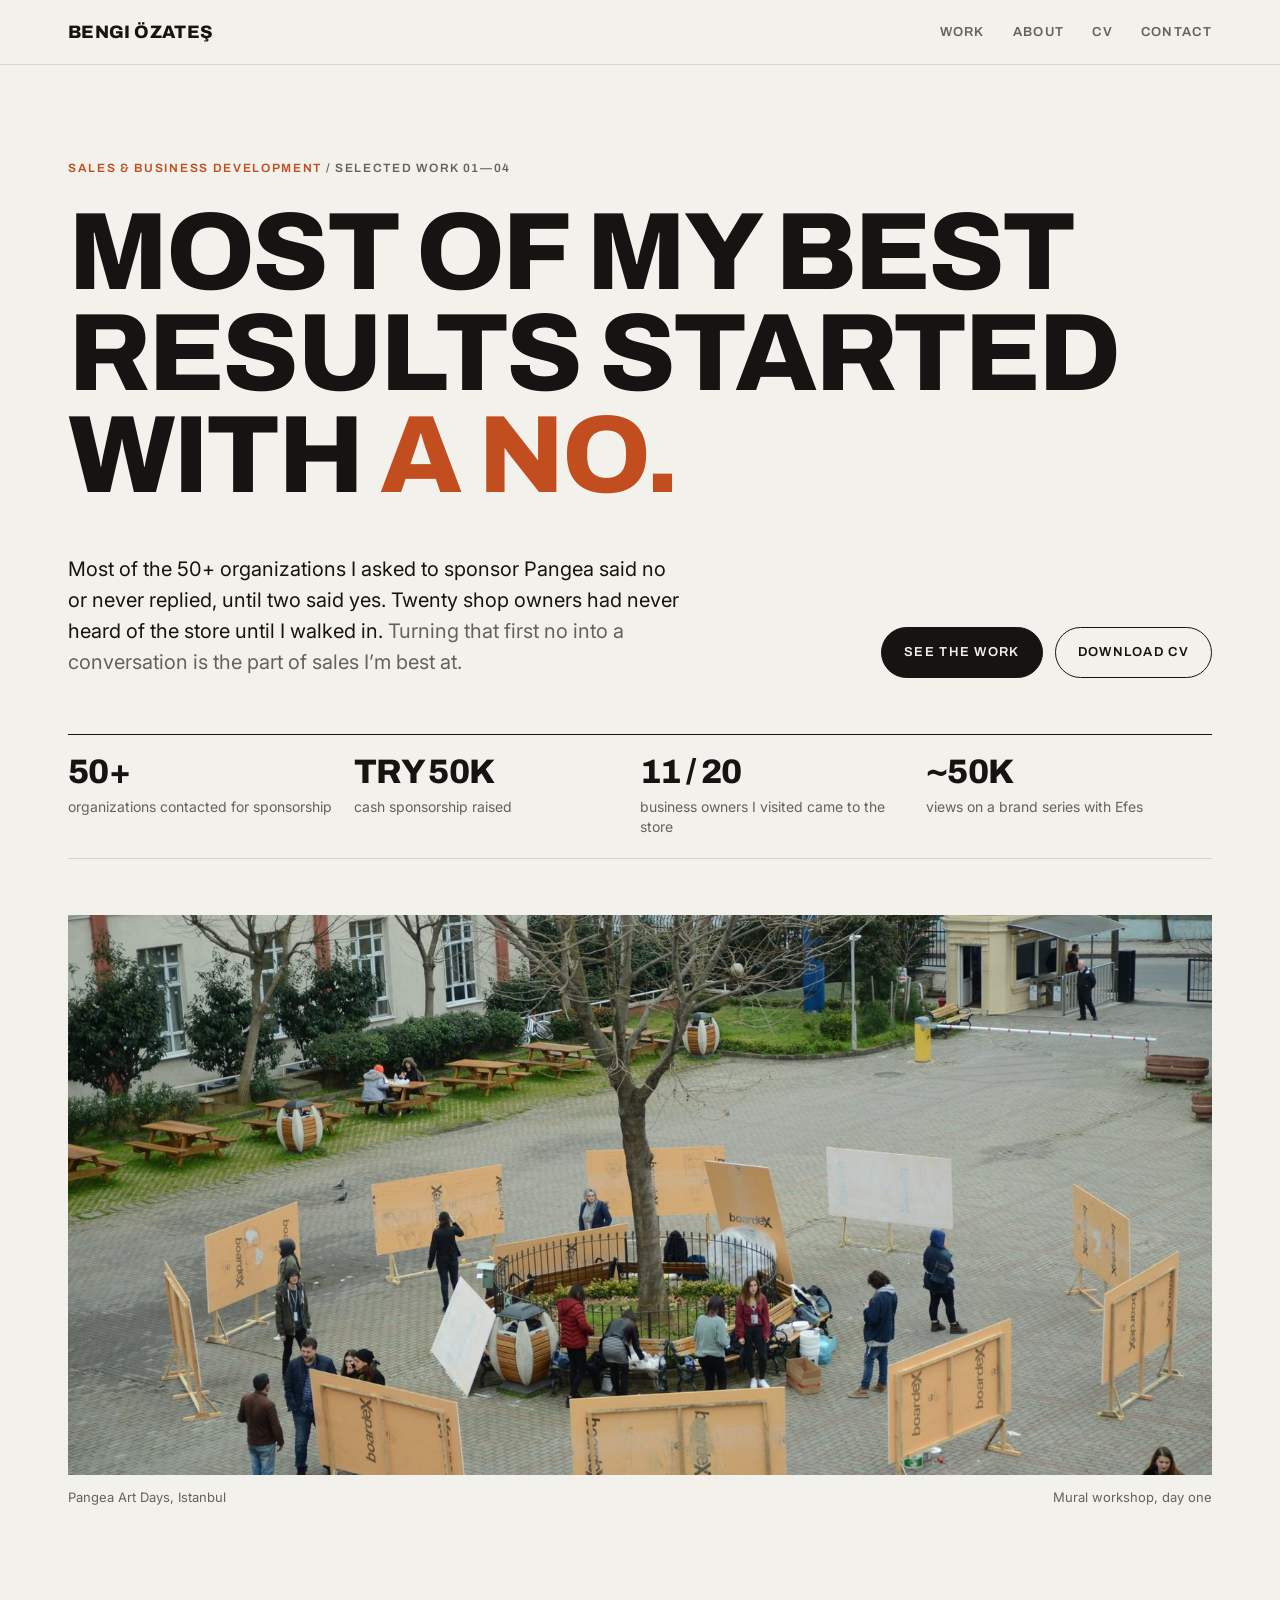
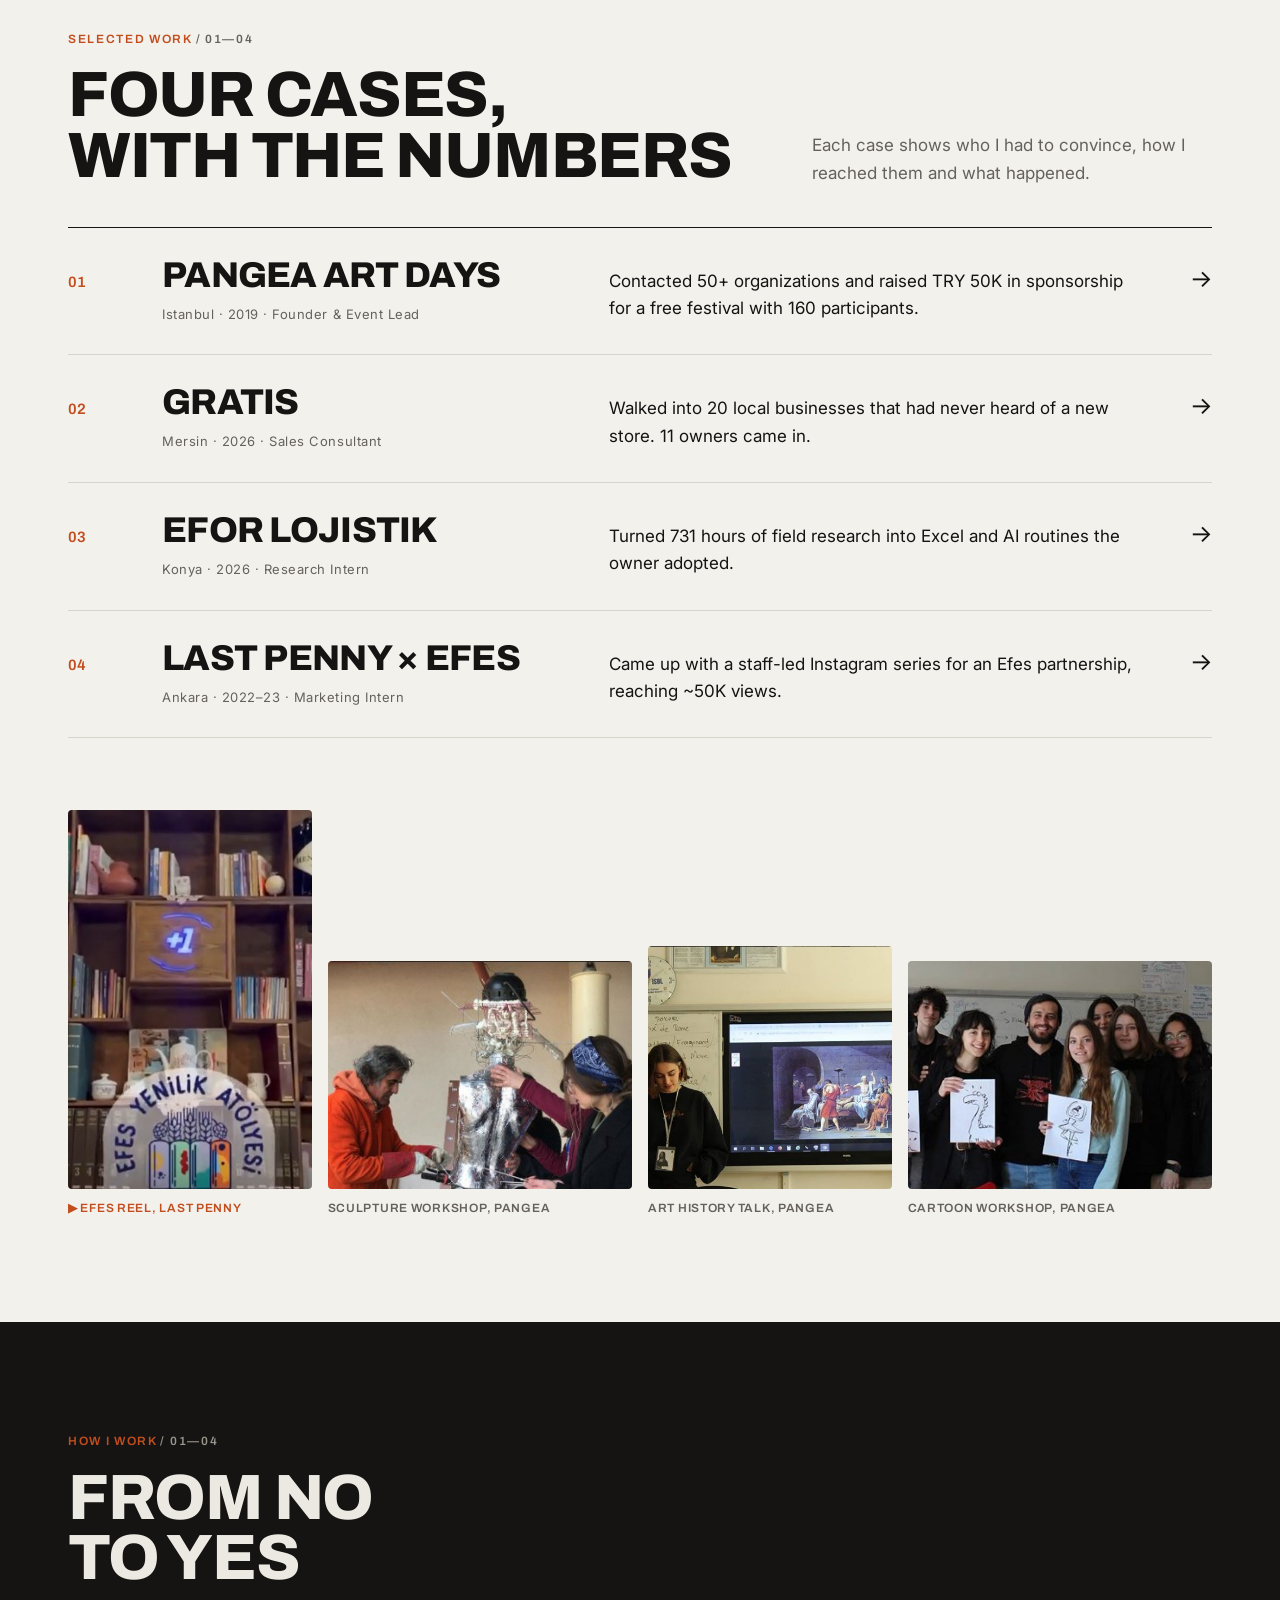
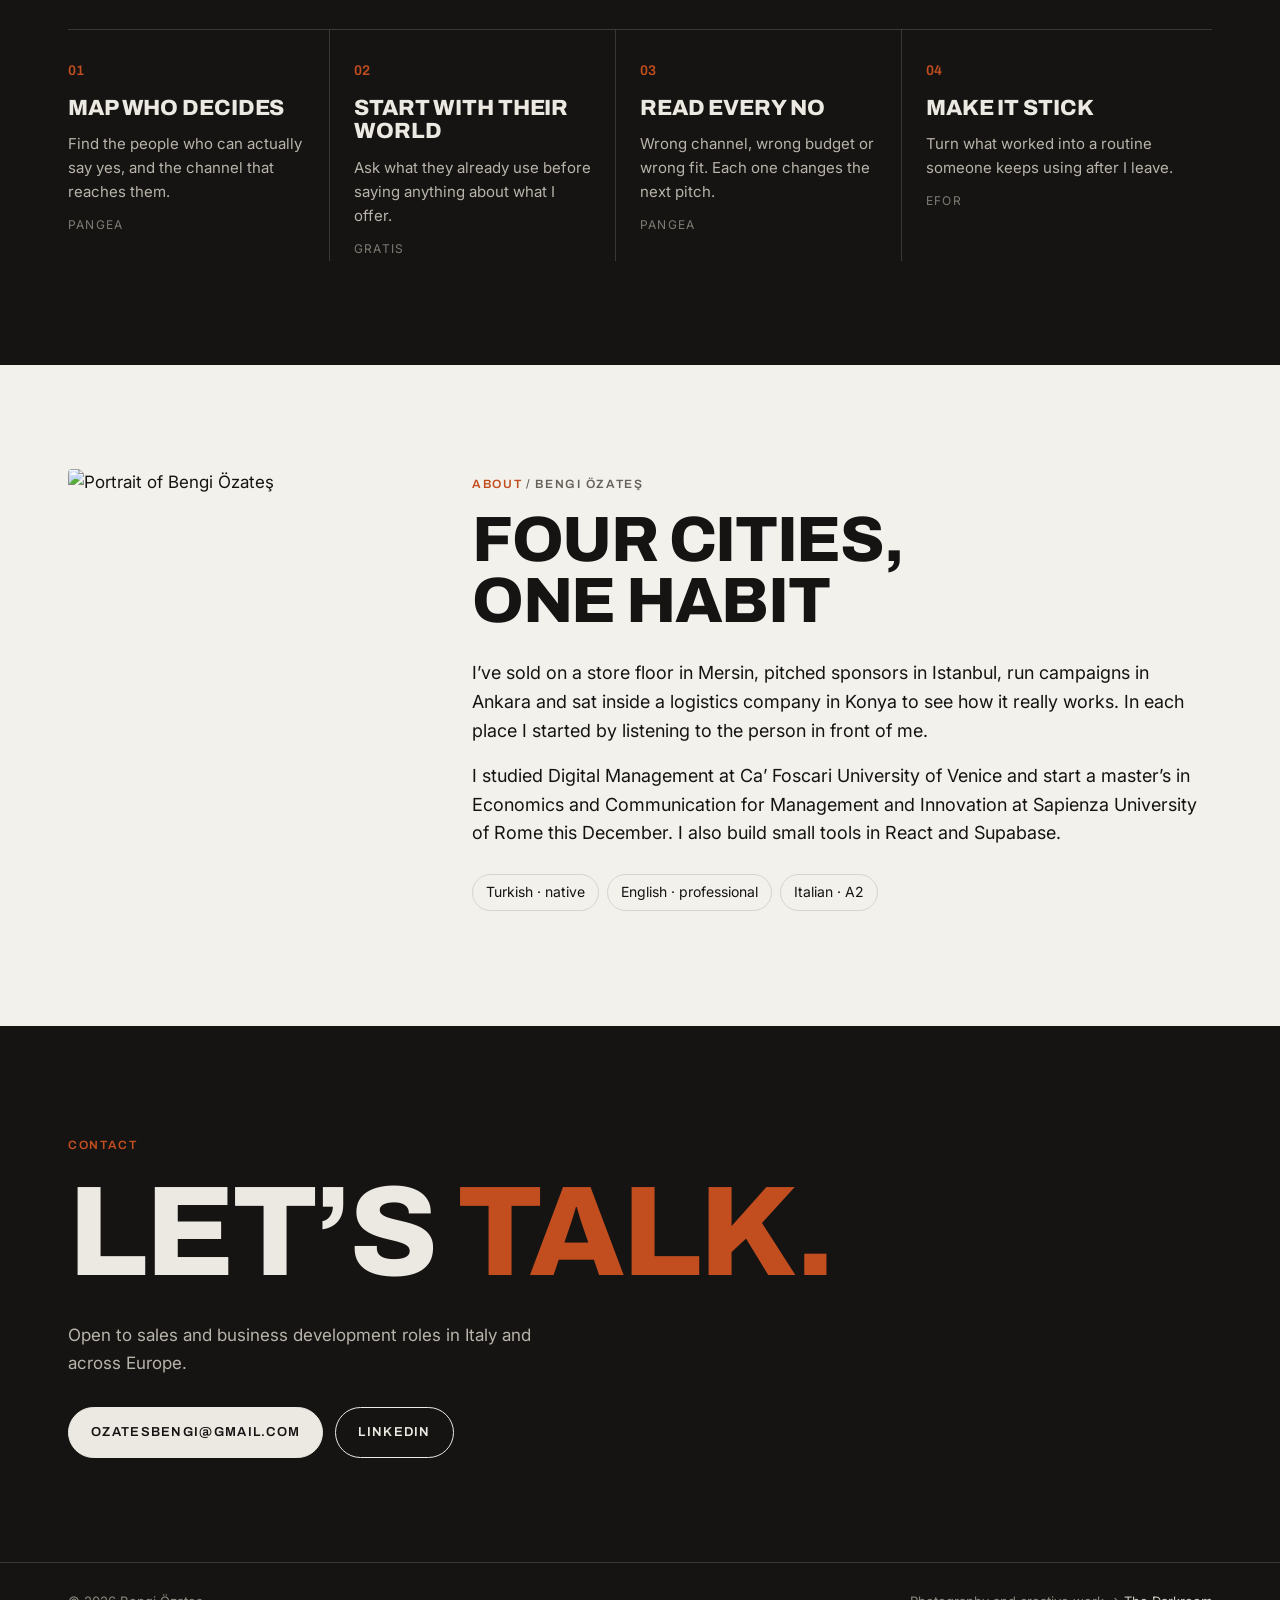
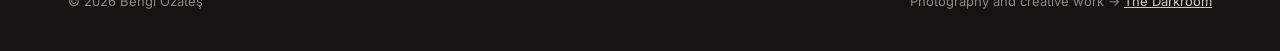
==== index.html @ 10e09d22 "Add files via upload" ====
<!doctype html>
<html lang="en">
<head>
<meta charset="utf-8">
<meta name="viewport" content="width=device-width, initial-scale=1">
<title>Bengi Özateş | Sales &amp; Business Development</title>
<meta name="description" content="Selected work by Bengi Özateş: sponsorship, outreach, retail sales and field research.">
<link rel="preconnect" href="https://fonts.googleapis.com">
<link rel="preconnect" href="https://fonts.gstatic.com" crossorigin>
<link href="https://fonts.googleapis.com/css2?family=Archivo:wght@400;500;600;800&family=Inter:wght@400;500;600&display=swap" rel="stylesheet">
<link rel="stylesheet" href="style.css">
</head>
<body>
<nav>
  <div class="wrap">
    <a class="logo" href="index.html">Bengi Özateş</a>
    <ul>
      <li><a href="index.html#work">Work</a></li>
      <li class="hide"><a href="index.html#about">About</a></li>
      <li><a href="Bengi_Ozates_CV.pdf">CV</a></li>
      <li><a href="index.html#contact">Contact</a></li>
    </ul>
  </div>
</nav>

<header class="hero"><div class="wrap">
  <span class="label"><b>Sales &amp; Business Development</b> / Selected work 01—04</span>
  <h1>Most of my best results started with <span>a no.</span></h1>
  <div class="row">
    <p class="lead">Most of the 50+ organizations I asked to sponsor Pangea said no or never replied, until two said yes. Twenty shop owners had never heard of the store until I walked in. <em>Turning that first no into a conversation is the part of sales I’m best at.</em></p>
    <div class="cta"><a class="btn solid" href="#work">See the work</a><a class="btn" href="Bengi_Ozates_CV.pdf">Download CV</a></div>
  </div>
  <div class="stats">
    <div><b>50+</b><span>organizations contacted for sponsorship</span></div>
    <div><b>TRY 50K</b><span>cash sponsorship raised</span></div>
    <div><b>11 / 20</b><span>business owners I visited came to the store</span></div>
    <div><b>~50K</b><span>views on a brand series with Efes</span></div>
  </div>
</div></header>

<div class="band"><div class="wrap">
  <img src="img/pangea-courtyard.jpg" alt="Mural workshop panels set up in a school courtyard">
  <div class="cap"><span>Pangea Art Days, Istanbul</span><span>Mural workshop, day one</span></div>
</div></div>

<section class="block" id="work"><div class="wrap">
  <div class="head">
    <div><span class="label"><b>Selected work</b> / 01—04</span><h2>Four cases,<br>with the numbers</h2></div>
    <p>Each case shows who I had to convince, how I reached them and what happened.</p>
  </div>
  <div class="list">
    <a class="item" href="pangea.html"><span class="n">01</span><div><h3>Pangea Art Days</h3><span class="meta">Istanbul · 2019 · Founder &amp; Event Lead</span></div><p>Contacted 50+ organizations and raised TRY 50K in sponsorship for a free festival with 160 participants.</p><span class="arrow">→</span></a>
    <a class="item" href="gratis.html"><span class="n">02</span><div><h3>Gratis</h3><span class="meta">Mersin · 2026 · Sales Consultant</span></div><p>Walked into 20 local businesses that had never heard of a new store. 11 owners came in.</p><span class="arrow">→</span></a>
    <a class="item" href="efor.html"><span class="n">03</span><div><h3>Efor Lojistik</h3><span class="meta">Konya · 2026 · Research Intern</span></div><p>Turned 731 hours of field research into Excel and AI routines the owner adopted.</p><span class="arrow">→</span></a>
    <a class="item" href="lastpenny.html"><span class="n">04</span><div><h3>Last Penny × Efes</h3><span class="meta">Ankara · 2022–23 · Marketing Intern</span></div><p>Came up with a staff-led Instagram series for an Efes partnership, reaching ~50K views.</p><span class="arrow">→</span></a>
  </div>
  <div class="gallery">
    <a class="tall" href="https://www.instagram.com/reel/CtelWKPIkeo/" target="_blank" rel="noopener"><figure><img src="img/efes-cover.jpg" alt="Efes Yenilik Atölyesi reel cover"><figcaption>▶ Efes reel, Last Penny</figcaption></figure></a>
    <figure class="wide"><img src="img/pangea-sculpture.jpg" alt="A sculptor working with participants"><figcaption>Sculpture workshop, Pangea</figcaption></figure>
    <figure class="sq"><img src="img/pangea-arthistory.jpg" alt="An art history session"><figcaption>Art history talk, Pangea</figcaption></figure>
    <figure class="wide"><img src="img/pangea-cartoon.jpg" alt="Participants with drawings from the cartoon workshop"><figcaption>Cartoon workshop, Pangea</figcaption></figure>
  </div>
</div></section>

<section class="block dark" id="how"><div class="wrap">
  <div class="head"><div><span class="label"><b>How I work</b> / 01—04</span><h2>From no<br>to yes</h2></div></div>
  <div class="steps">
    <div class="step"><span class="n">01</span><h4>Map who decides</h4><p>Find the people who can actually say yes, and the channel that reaches them.</p><small>Pangea</small></div>
    <div class="step"><span class="n">02</span><h4>Start with their world</h4><p>Ask what they already use before saying anything about what I offer.</p><small>Gratis</small></div>
    <div class="step"><span class="n">03</span><h4>Read every no</h4><p>Wrong channel, wrong budget or wrong fit. Each one changes the next pitch.</p><small>Pangea</small></div>
    <div class="step"><span class="n">04</span><h4>Make it stick</h4><p>Turn what worked into a routine someone keeps using after I leave.</p><small>Efor</small></div>
  </div>
</div></section>

<section class="block about" id="about"><div class="wrap grid">
  <img src="img/bengi.jpg" alt="Portrait of Bengi Özateş">
  <div>
    <span class="label"><b>About</b> / Bengi Özateş</span>
    <h2>Four cities,<br>one habit</h2>
    <p>I’ve sold on a store floor in Mersin, pitched sponsors in Istanbul, run campaigns in Ankara and sat inside a logistics company in Konya to see how it really works. In each place I started by listening to the person in front of me.</p>
    <p>I studied Digital Management at Ca’ Foscari University of Venice and start a master’s in Economics and Communication for Management and Innovation at Sapienza University of Rome this December. I also build small tools in React and Supabase.</p>
    <ul class="chips"><li>Turkish · native</li><li>English · professional</li><li>Italian · A2</li></ul>
  </div>
</div></section>

<section class="block dark contact" id="contact"><div class="wrap">
  <span class="label"><b>Contact</b></span>
  <h2>Let’s <span>talk.</span></h2>
  <p>Open to sales and business development roles in Italy and across Europe.</p>
  <div class="cta" style="justify-content:flex-start">
    <a class="btn solid" href="mailto:ozatesbengi@gmail.com">ozatesbengi@gmail.com</a>
    <a class="btn" href="https://www.linkedin.com/in/bengi-ozates/" target="_blank" rel="noopener">LinkedIn</a>
  </div>
</div></section>
<footer>
  <div class="wrap">
    <span>© 2026 Bengi Özateş</span>
    <span>Photography and creative work → <a href="https://bengiozates.github.io/darkroom/">The Darkroom</a></span>
  </div>
</footer>
</body>
</html>
---- style.css ----
:root{--bg:#f3f1ec;--ink:#151413;--muted:#66625b;--line:#d9d4ca;--accent:#c24e1f;--accent-soft:#f1dfd4;--dark:#151413;--on-dark:#ece9e2;--surface:#fbfaf7;
--display:"Archivo","Arial Narrow",Arial,sans-serif;--sans:"Inter",system-ui,sans-serif}
*{box-sizing:border-box}
html{scroll-behavior:smooth}
body{margin:0;background:var(--bg);color:var(--ink);font-family:var(--sans);font-size:17px;line-height:1.6;-webkit-font-smoothing:antialiased}
a{color:inherit;text-decoration:none}
img{display:block;max-width:100%}
p{margin:0 0 16px}
.wrap{max-width:1200px;margin:0 auto;padding:0 28px}
.narrow{max-width:780px;margin:0 auto;padding:0 28px}
.label{font-family:var(--display);font-size:12px;font-weight:600;letter-spacing:.14em;text-transform:uppercase;color:var(--muted)}
.label b{color:var(--accent);font-weight:600}

nav{border-bottom:1px solid var(--line);background:var(--bg);position:sticky;top:0;z-index:10}
nav .wrap{display:flex;justify-content:space-between;align-items:center;height:64px}
.logo{font-family:var(--display);font-weight:800;font-size:18px;letter-spacing:.02em;text-transform:uppercase}
nav ul{display:flex;gap:28px;list-style:none;margin:0;padding:0;font-family:var(--display);font-size:13px;font-weight:600;letter-spacing:.1em;text-transform:uppercase}
nav ul a{color:var(--muted)} nav ul a:hover{color:var(--ink)}

h1,h2,h3,h4{font-family:var(--display);font-weight:800;text-transform:uppercase;letter-spacing:-.02em;margin:0}
.btn{display:inline-block;padding:14px 22px;border:1.5px solid var(--ink);border-radius:999px;font-family:var(--display);font-weight:600;font-size:13px;letter-spacing:.1em;text-transform:uppercase;transition:opacity .15s}
.btn.solid{background:var(--ink);color:var(--bg)}
.btn:hover{opacity:.8}
.dark .btn{border-color:var(--on-dark)} .dark .btn.solid{background:var(--on-dark);color:var(--dark)}

/* hero */
.hero{padding:88px 0 56px}
.hero h1{font-size:clamp(44px,8.6vw,124px);line-height:.92;letter-spacing:-.025em;margin:22px 0 0}
.hero h1 span{color:var(--accent)}
.hero .row{display:grid;grid-template-columns:1.3fr 1fr;gap:48px;margin-top:48px;align-items:end}
.hero .lead{font-size:20px;line-height:1.55;margin:0;max-width:620px}
.hero .lead em{font-style:normal;color:var(--muted)}
.cta{display:flex;gap:12px;flex-wrap:wrap;justify-content:flex-end}
.stats{display:grid;grid-template-columns:repeat(4,1fr);border-top:1.5px solid var(--ink);border-bottom:1px solid var(--line);margin:56px 0 0}
.stats div{padding:20px 20px 22px 0}
.stats b{font-family:var(--display);font-weight:800;font-size:34px;letter-spacing:-.02em;display:block;line-height:1}
.stats span{font-size:14px;color:var(--muted);display:block;margin-top:8px;line-height:1.4}

.band img{width:100%;height:min(56vw,560px);object-fit:cover;object-position:center 40%}
.cap{display:flex;justify-content:space-between;gap:16px;padding:12px 0;font-size:13px;color:var(--muted)}

section.block{padding:104px 0}
.head{display:flex;justify-content:space-between;align-items:end;gap:24px;flex-wrap:wrap;margin-bottom:40px}
.head p{max-width:400px;color:var(--muted);margin:0}
h2{font-size:clamp(34px,5vw,64px);line-height:.95;margin-top:14px}

.list{border-top:1.5px solid var(--ink)}
.item{display:grid;grid-template-columns:70px 1.1fr 1.4fr 40px;gap:24px;align-items:baseline;padding:30px 0;border-bottom:1px solid var(--line);transition:padding .2s,background .2s}
.item:hover{background:#ebe8e1;padding-left:12px;padding-right:12px}
.item .n{font-family:var(--display);font-weight:600;color:var(--accent);font-size:15px}
.item h3{font-size:clamp(24px,2.8vw,36px);line-height:1}
.item .meta{display:block;font-size:13px;color:var(--muted);margin-top:10px;letter-spacing:.04em}
.item p{margin:0;font-size:17px}
.item .arrow{font-size:24px;text-align:right}

/* gallery */
.gallery{display:grid;grid-template-columns:1fr 1.25fr 1fr 1.25fr;gap:16px;align-items:end;margin-top:72px}
.gallery figure{margin:0}
.gallery img{width:100%;object-fit:cover;border-radius:4px}
.gallery .tall img{aspect-ratio:9/14;object-position:center 85%}
.gallery .wide img{aspect-ratio:4/3}
.gallery .sq img{aspect-ratio:1/1}
.gallery figcaption{font-size:12px;letter-spacing:.06em;text-transform:uppercase;color:var(--muted);margin-top:10px;font-family:var(--display);font-weight:600}
.gallery a figcaption{color:var(--accent)}

/* how */
.dark{background:var(--dark);color:var(--on-dark)}
.dark .label{color:#9a958c}
.steps{display:grid;grid-template-columns:repeat(4,1fr);border-top:1px solid #3a3835;margin-top:8px}
.step{padding:26px 24px 0 0;border-right:1px solid #3a3835;margin-right:24px}
.step:last-child{border-right:0;margin-right:0}
.step .n{font-family:var(--display);color:var(--accent);font-weight:600;font-size:14px}
.step h4{font-size:22px;line-height:1.05;margin:14px 0 12px;letter-spacing:-.005em}
.step p{font-size:15px;color:#b9b4ab;margin:0 0 6px}
.step small{font-size:12px;letter-spacing:.1em;text-transform:uppercase;color:#7f7a72}

/* about */
.about .grid{display:grid;grid-template-columns:340px 1fr;gap:64px;align-items:start}
.about img{width:100%;aspect-ratio:3/4;object-fit:cover;border-radius:4px}
.about h2{margin-bottom:28px}
.about p{font-size:18px}
.chips{display:flex;flex-wrap:wrap;gap:8px;list-style:none;padding:0;margin:26px 0 0}
.chips li{border:1px solid var(--line);padding:6px 13px;border-radius:999px;font-size:14px}

/* contact */
.contact h2{font-size:clamp(48px,10vw,140px);line-height:.9;margin:18px 0 32px}
.contact h2 span{color:var(--accent)}
.contact p{color:#b9b4ab;max-width:520px;margin-bottom:30px}
footer{padding:28px 0 40px;font-size:13px;color:#8d887f;background:var(--dark);border-top:1px solid #3a3835}
footer .wrap{display:flex;justify-content:space-between;gap:16px;flex-wrap:wrap}
footer a{color:#cfcac1;text-decoration:underline}

/* case pages */
.case-hero{padding:64px 0 32px}
.back{display:inline-block;font-family:var(--display);font-size:12px;font-weight:600;letter-spacing:.12em;text-transform:uppercase;color:var(--muted);margin-bottom:40px}
.back:hover{color:var(--ink)}
.case-hero h1{font-size:clamp(36px,5.2vw,68px);line-height:.93;margin:18px 0 26px}
.case-hero .sub{font-size:20px;color:var(--muted);max-width:640px;margin:0 0 36px}
.facts{display:grid;grid-template-columns:repeat(3,1fr);border-top:1.5px solid var(--ink);border-bottom:1px solid var(--line);margin:0}
.facts div{padding:16px 16px 18px 0}
.facts dt{font-family:var(--display);font-size:11px;font-weight:600;letter-spacing:.14em;text-transform:uppercase;color:var(--muted)}
.facts dd{margin:6px 0 0;font-size:15px}
.case-img{margin:48px 0 0}
.case-img img{width:100%;max-height:620px;object-fit:cover;border-radius:4px}
.case-body{padding:24px 0 72px}
.case-body h3{font-size:13px;letter-spacing:.14em;color:var(--accent);margin:56px 0 16px}
.tags{display:flex;flex-wrap:wrap;gap:8px;margin:24px 0 0;padding:0;list-style:none}
.tags li{font-size:13px;border:1px solid var(--line);padding:5px 12px;border-radius:999px;color:var(--muted)}
.funnel{list-style:none;margin:8px 0 0;padding:0;counter-reset:f;border-top:1.5px solid var(--ink)}
.funnel li{position:relative;padding:20px 0 20px 64px;border-bottom:1px solid var(--line)}
.funnel li::before{counter-increment:f;content:"0" counter(f);position:absolute;left:0;top:20px;font-family:var(--display);font-weight:600;color:var(--accent);font-size:15px}
.funnel strong{display:block;font-family:var(--display);font-weight:800;text-transform:uppercase;font-size:19px;letter-spacing:-.01em;margin-bottom:4px}
.funnel span{color:var(--muted);font-size:15px}
.funnel li.win{background:var(--accent-soft);padding-left:64px;margin:0 -16px;padding-right:16px}
.funnel li.win::before{left:16px}
.result{display:grid;grid-template-columns:repeat(3,1fr);border-top:1.5px solid var(--ink);margin:8px 0 0}
.result.two{grid-template-columns:1fr 1fr}
.result div{padding:18px 18px 20px 0;border-bottom:1px solid var(--line)}
.result b{display:block;font-family:var(--display);font-weight:800;font-size:38px;letter-spacing:-.02em;line-height:1}
.result span{font-size:14px;color:var(--muted);display:block;margin-top:8px}
.grid3{display:grid;grid-template-columns:repeat(3,1fr);gap:12px;margin:32px 0 0}
.grid3 img{border-radius:4px;aspect-ratio:4/3;object-fit:cover;width:100%}
.quote{margin:64px 0 0;font-family:var(--display);font-weight:800;text-transform:uppercase;font-size:clamp(24px,3.2vw,36px);line-height:1.08;letter-spacing:-.015em}
.reel{display:block;max-width:300px;position:relative;margin:32px 0 0}
.reel img{border-radius:4px;width:100%}
.reel .play{position:absolute;left:12px;right:12px;top:12px;background:rgba(21,20,19,.88);color:#fff;font-family:var(--display);font-weight:600;font-size:12px;letter-spacing:.1em;text-transform:uppercase;padding:10px 12px;border-radius:999px;text-align:center}
.next{border-top:1px solid var(--line);padding:56px 0 80px}
.next .row{display:grid;grid-template-columns:repeat(3,1fr);border-top:1.5px solid var(--ink);margin-top:18px}
.next a{display:block;padding:20px 16px 22px 0;border-bottom:1px solid var(--line)}
.next a:hover strong{color:var(--accent)}
.next small{display:block;font-size:13px;color:var(--muted);margin-bottom:6px}
.next strong{font-family:var(--display);font-weight:800;text-transform:uppercase;font-size:22px;letter-spacing:-.01em}

@media (max-width:820px){
  body{font-size:16px}
  .wrap,.narrow{padding:0 16px}
  nav ul{gap:16px} nav ul .hide{display:none}
  .hero{padding:52px 0 40px}
  .hero .row{grid-template-columns:1fr;gap:28px}
  .cta{justify-content:flex-start}
  .stats{grid-template-columns:1fr 1fr}
  section.block{padding:64px 0}
  .item{grid-template-columns:40px 1fr;gap:8px 14px;padding:24px 0}
  .item p{grid-column:2}
  .item .arrow{display:none}
  .gallery{grid-template-columns:1fr 1fr;margin-top:48px}
  .steps{grid-template-columns:1fr}
  .step{border-right:0;margin-right:0;border-bottom:1px solid #3a3835;padding-bottom:24px}
  .about .grid{grid-template-columns:1fr;gap:32px}
  .about img{max-width:260px}
  .case-hero{padding:40px 0 24px}
  .facts,.result,.result.two,.next .row{grid-template-columns:1fr}
  .grid3{grid-template-columns:1fr 1fr}
  .grid3 img:last-child{grid-column:span 2;aspect-ratio:16/9}
  .funnel li.win{margin:0 -8px;padding-right:8px}
}
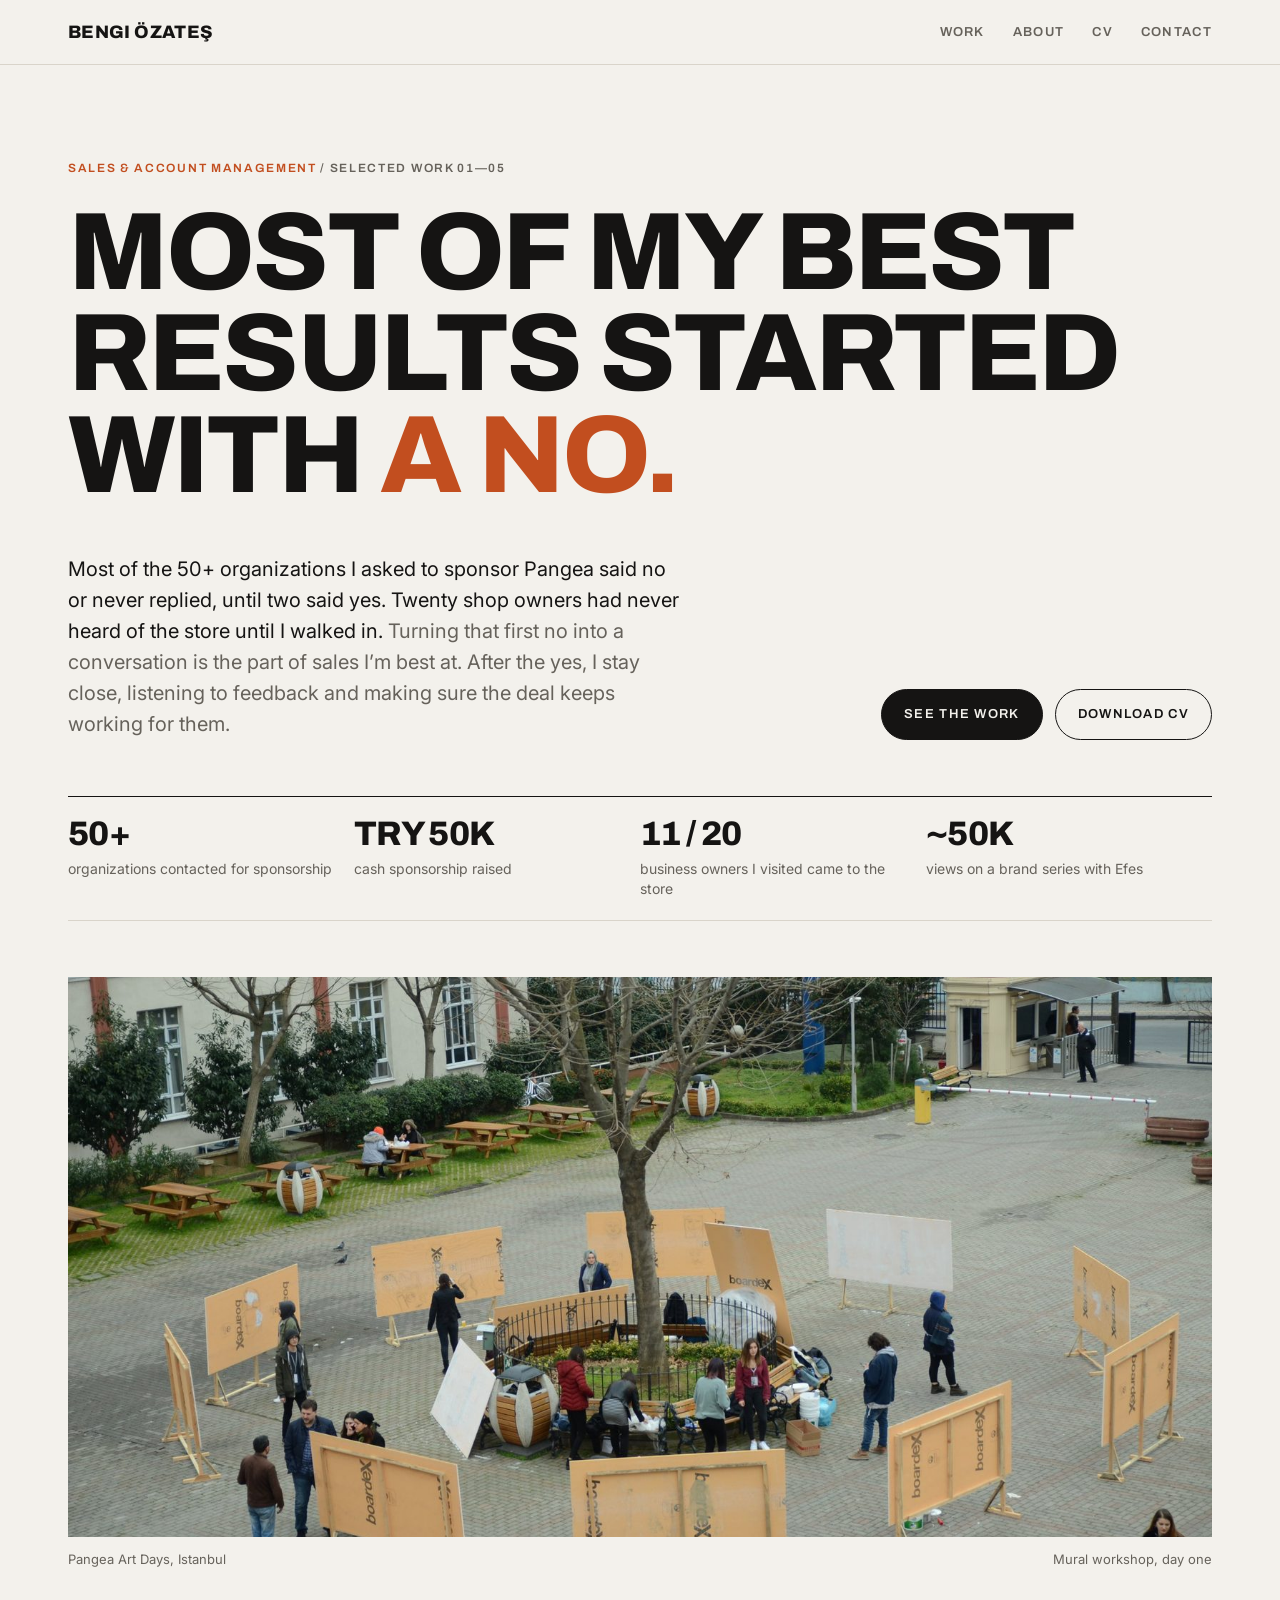
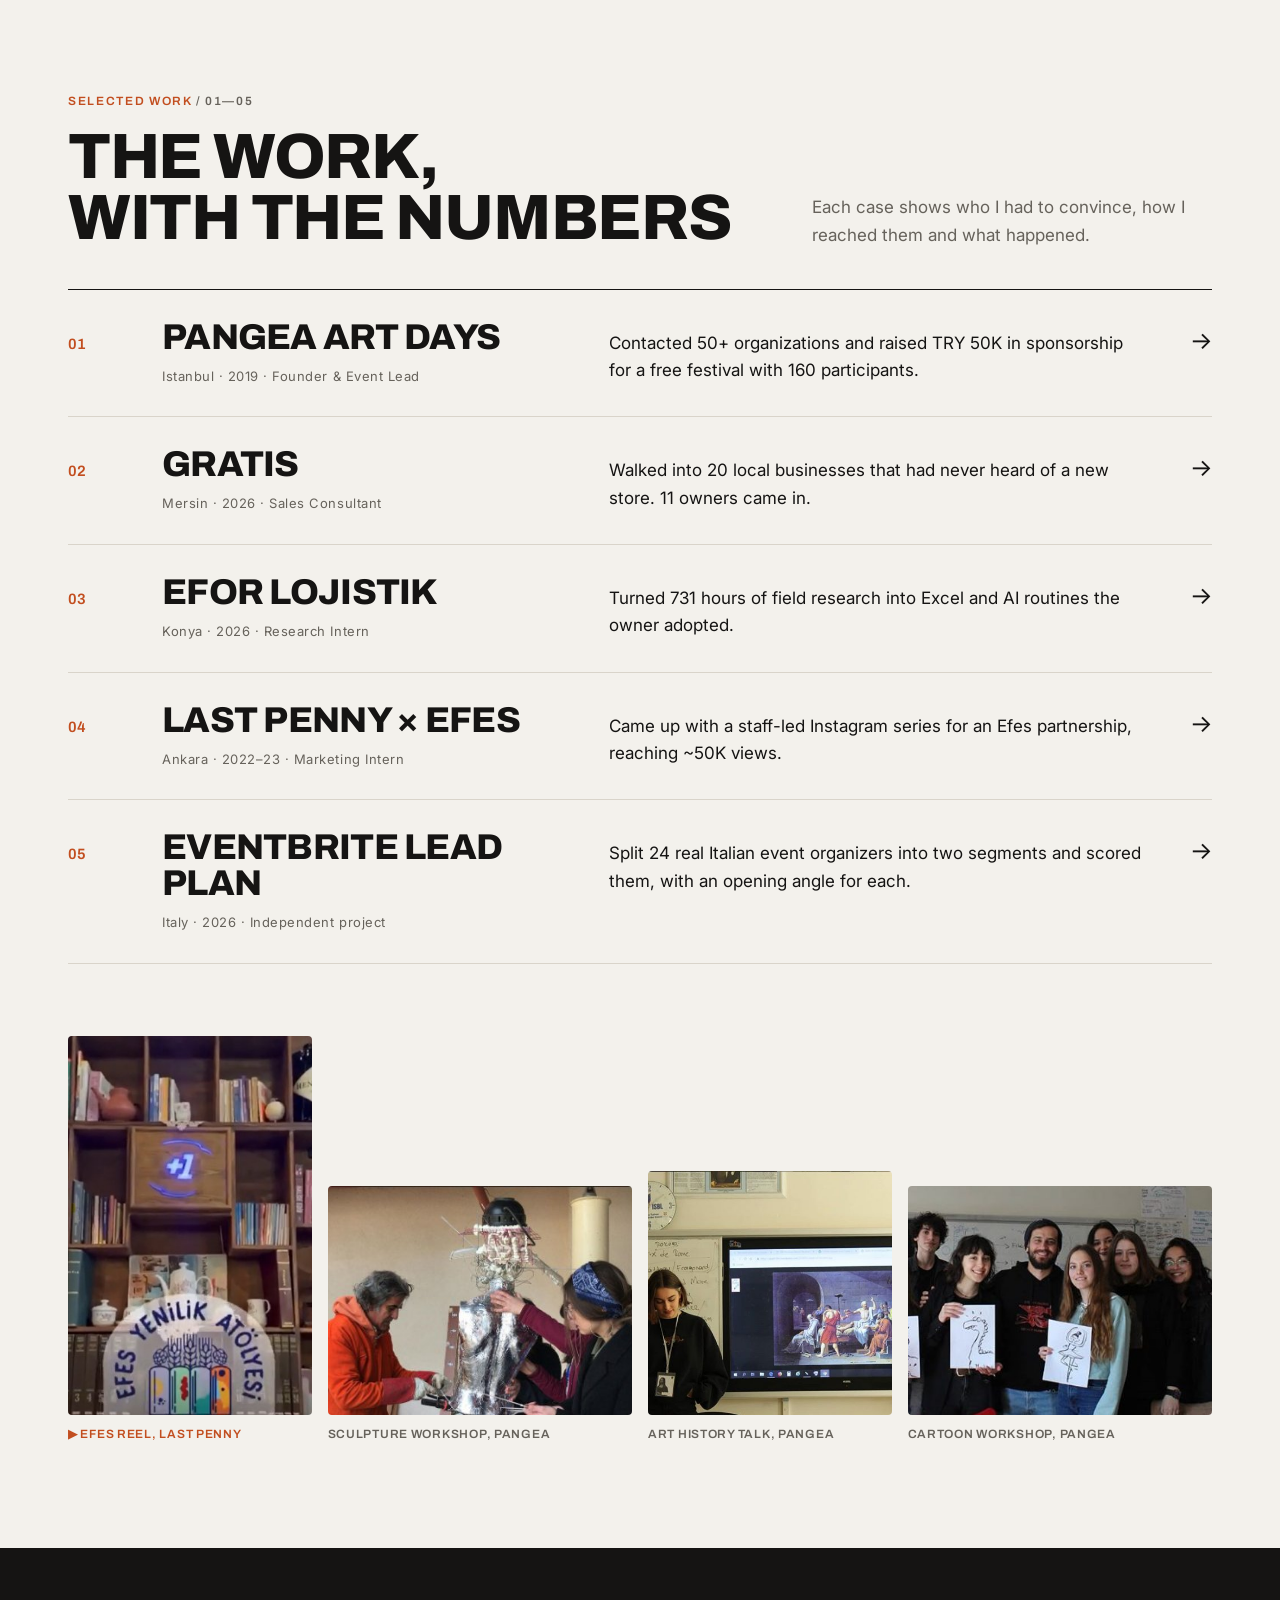
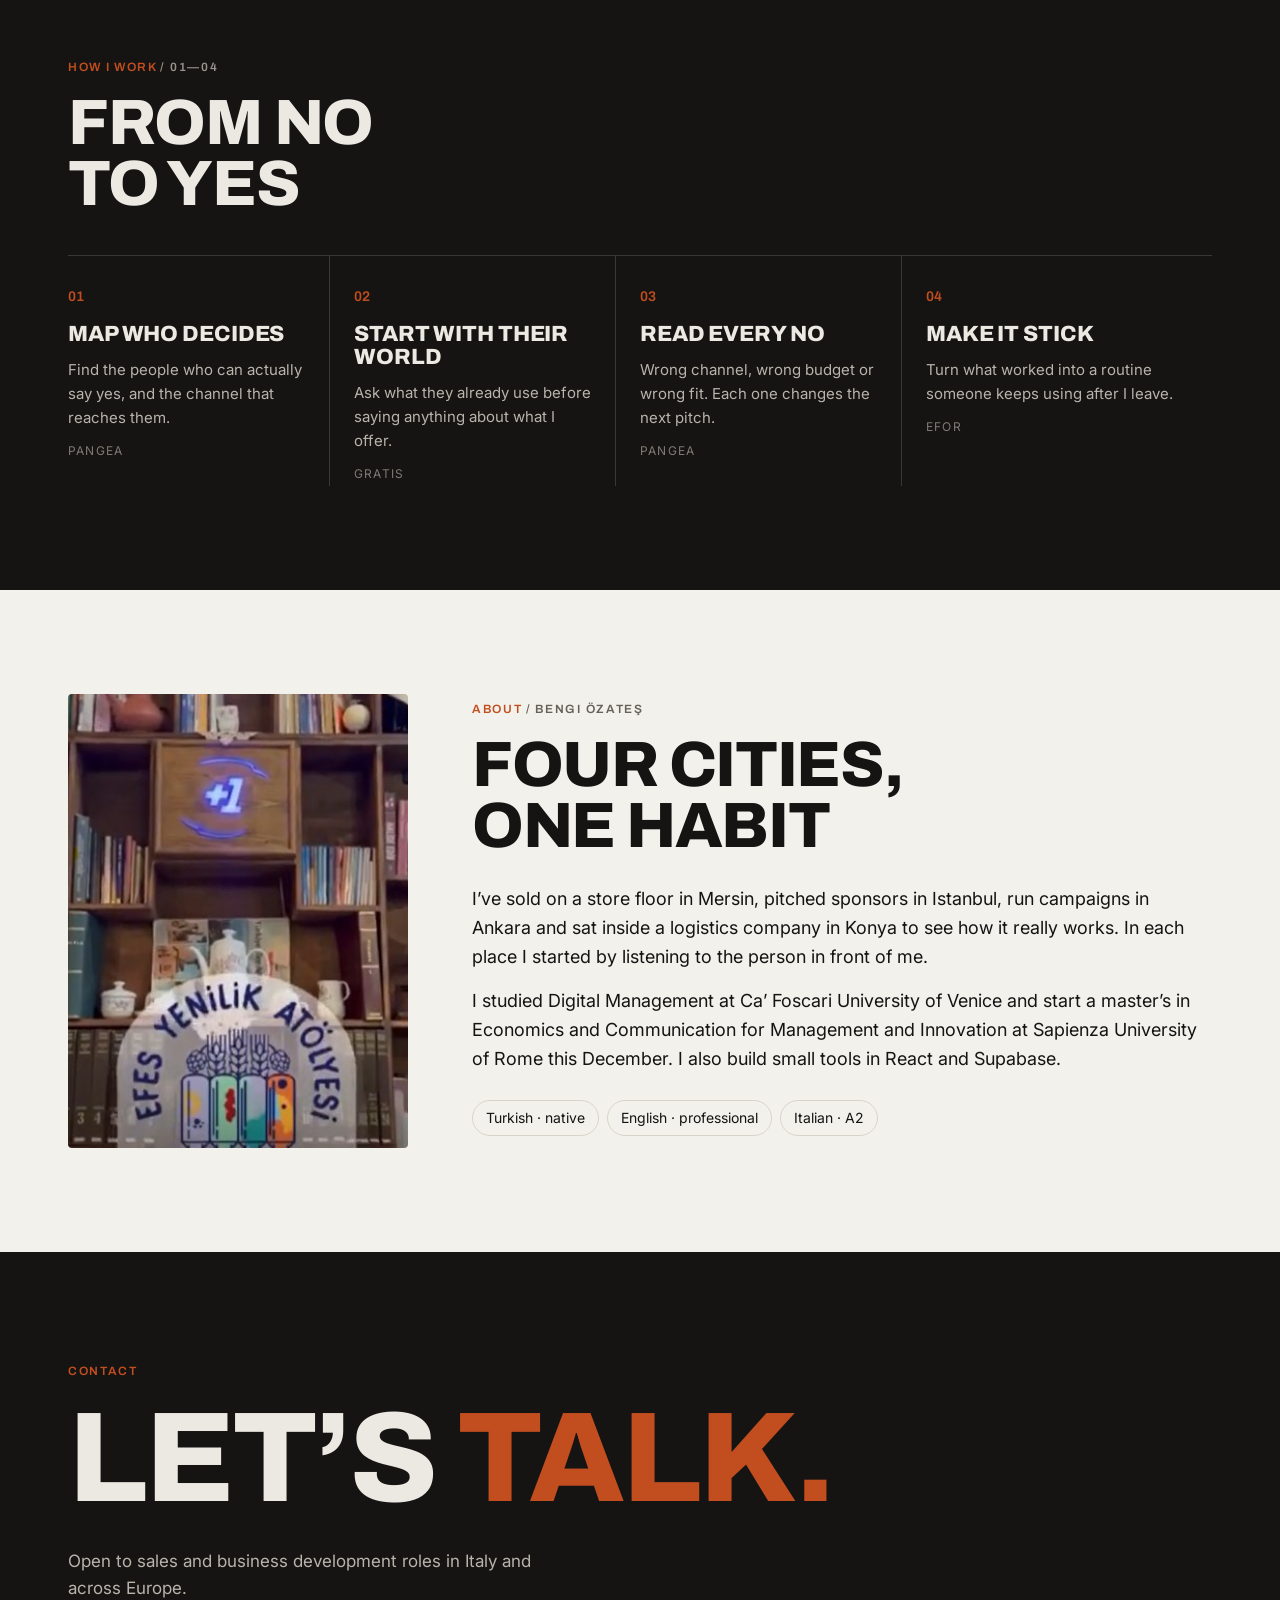
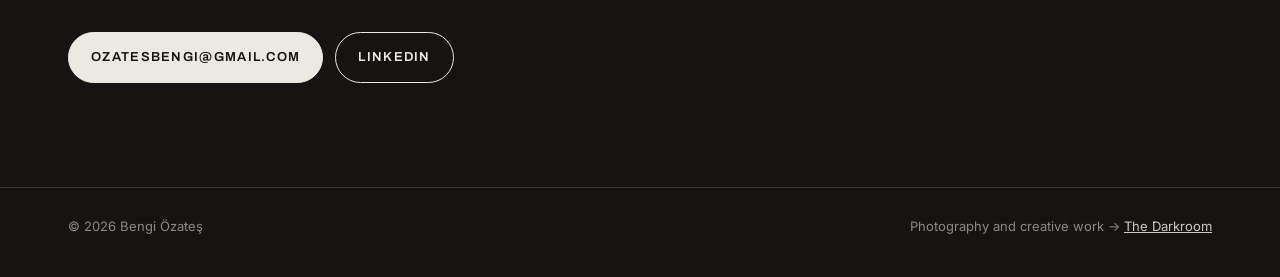
==== commit a21bf034: "Add files via upload" ====
--- a/index.html
+++ b/index.html
@@ -3,7 +3,7 @@
 <head>
 <meta charset="utf-8">
 <meta name="viewport" content="width=device-width, initial-scale=1">
-<title>Bengi Özateş | Sales &amp; Business Development</title>
+<title>Bengi Özateş | Sales &amp; Account Management</title>
 <meta name="description" content="Selected work by Bengi Özateş: sponsorship, outreach, retail sales and field research.">
 <link rel="preconnect" href="https://fonts.googleapis.com">
 <link rel="preconnect" href="https://fonts.gstatic.com" crossorigin>
@@ -24,10 +24,10 @@
 </nav>
 
 <header class="hero"><div class="wrap">
-  <span class="label"><b>Sales &amp; Business Development</b> / Selected work 01—04</span>
+  <span class="label"><b>Sales &amp; Account Management</b> / Selected work 01—05</span>
   <h1>Most of my best results started with <span>a no.</span></h1>
   <div class="row">
-    <p class="lead">Most of the 50+ organizations I asked to sponsor Pangea said no or never replied, until two said yes. Twenty shop owners had never heard of the store until I walked in. <em>Turning that first no into a conversation is the part of sales I’m best at.</em></p>
+    <p class="lead">Most of the 50+ organizations I asked to sponsor Pangea said no or never replied, until two said yes. Twenty shop owners had never heard of the store until I walked in. <em>Turning that first no into a conversation is the part of sales I’m best at. After the yes, I stay close, listening to feedback and making sure the deal keeps working for them.</em></p>
     <div class="cta"><a class="btn solid" href="#work">See the work</a><a class="btn" href="Bengi_Ozates_CV.pdf">Download CV</a></div>
   </div>
   <div class="stats">
@@ -45,7 +45,7 @@
 
 <section class="block" id="work"><div class="wrap">
   <div class="head">
-    <div><span class="label"><b>Selected work</b> / 01—04</span><h2>Four cases,<br>with the numbers</h2></div>
+    <div><span class="label"><b>Selected work</b> / 01—05</span><h2>The work,<br>with the numbers</h2></div>
     <p>Each case shows who I had to convince, how I reached them and what happened.</p>
   </div>
   <div class="list">
@@ -53,6 +53,7 @@
     <a class="item" href="gratis.html"><span class="n">02</span><div><h3>Gratis</h3><span class="meta">Mersin · 2026 · Sales Consultant</span></div><p>Walked into 20 local businesses that had never heard of a new store. 11 owners came in.</p><span class="arrow">→</span></a>
     <a class="item" href="efor.html"><span class="n">03</span><div><h3>Efor Lojistik</h3><span class="meta">Konya · 2026 · Research Intern</span></div><p>Turned 731 hours of field research into Excel and AI routines the owner adopted.</p><span class="arrow">→</span></a>
     <a class="item" href="lastpenny.html"><span class="n">04</span><div><h3>Last Penny × Efes</h3><span class="meta">Ankara · 2022–23 · Marketing Intern</span></div><p>Came up with a staff-led Instagram series for an Efes partnership, reaching ~50K views.</p><span class="arrow">→</span></a>
+    <a class="item" href="eventbrite.html"><span class="n">05</span><div><h3>Eventbrite lead plan</h3><span class="meta">Italy · 2026 · Independent project</span></div><p>Split 24 real Italian event organizers into two segments and scored them, with an opening angle for each.</p><span class="arrow">→</span></a>
   </div>
   <div class="gallery">
     <a class="tall" href="https://www.instagram.com/reel/CtelWKPIkeo/" target="_blank" rel="noopener"><figure><img src="img/efes-cover.jpg" alt="Efes Yenilik Atölyesi reel cover"><figcaption>▶ Efes reel, Last Penny</figcaption></figure></a>
@@ -73,7 +74,7 @@
 </div></section>
 
 <section class="block about" id="about"><div class="wrap grid">
-  <img src="img/bengi.jpg" alt="Portrait of Bengi Özateş">
+  <img src="img/efes-cover.jpg" alt="Efes Yenilik Atölyesi reel cover from Last Penny">
   <div>
     <span class="label"><b>About</b> / Bengi Özateş</span>
     <h2>Four cities,<br>one habit</h2>
--- a/style.css
+++ b/style.css
@@ -76,7 +76,7 @@
 
 /* about */
 .about .grid{display:grid;grid-template-columns:340px 1fr;gap:64px;align-items:start}
-.about img{width:100%;aspect-ratio:3/4;object-fit:cover;border-radius:4px}
+.about img{width:100%;aspect-ratio:3/4;object-fit:cover;object-position:center bottom;border-radius:4px}
 .about h2{margin-bottom:28px}
 .about p{font-size:18px}
 .chips{display:flex;flex-wrap:wrap;gap:8px;list-style:none;padding:0;margin:26px 0 0}
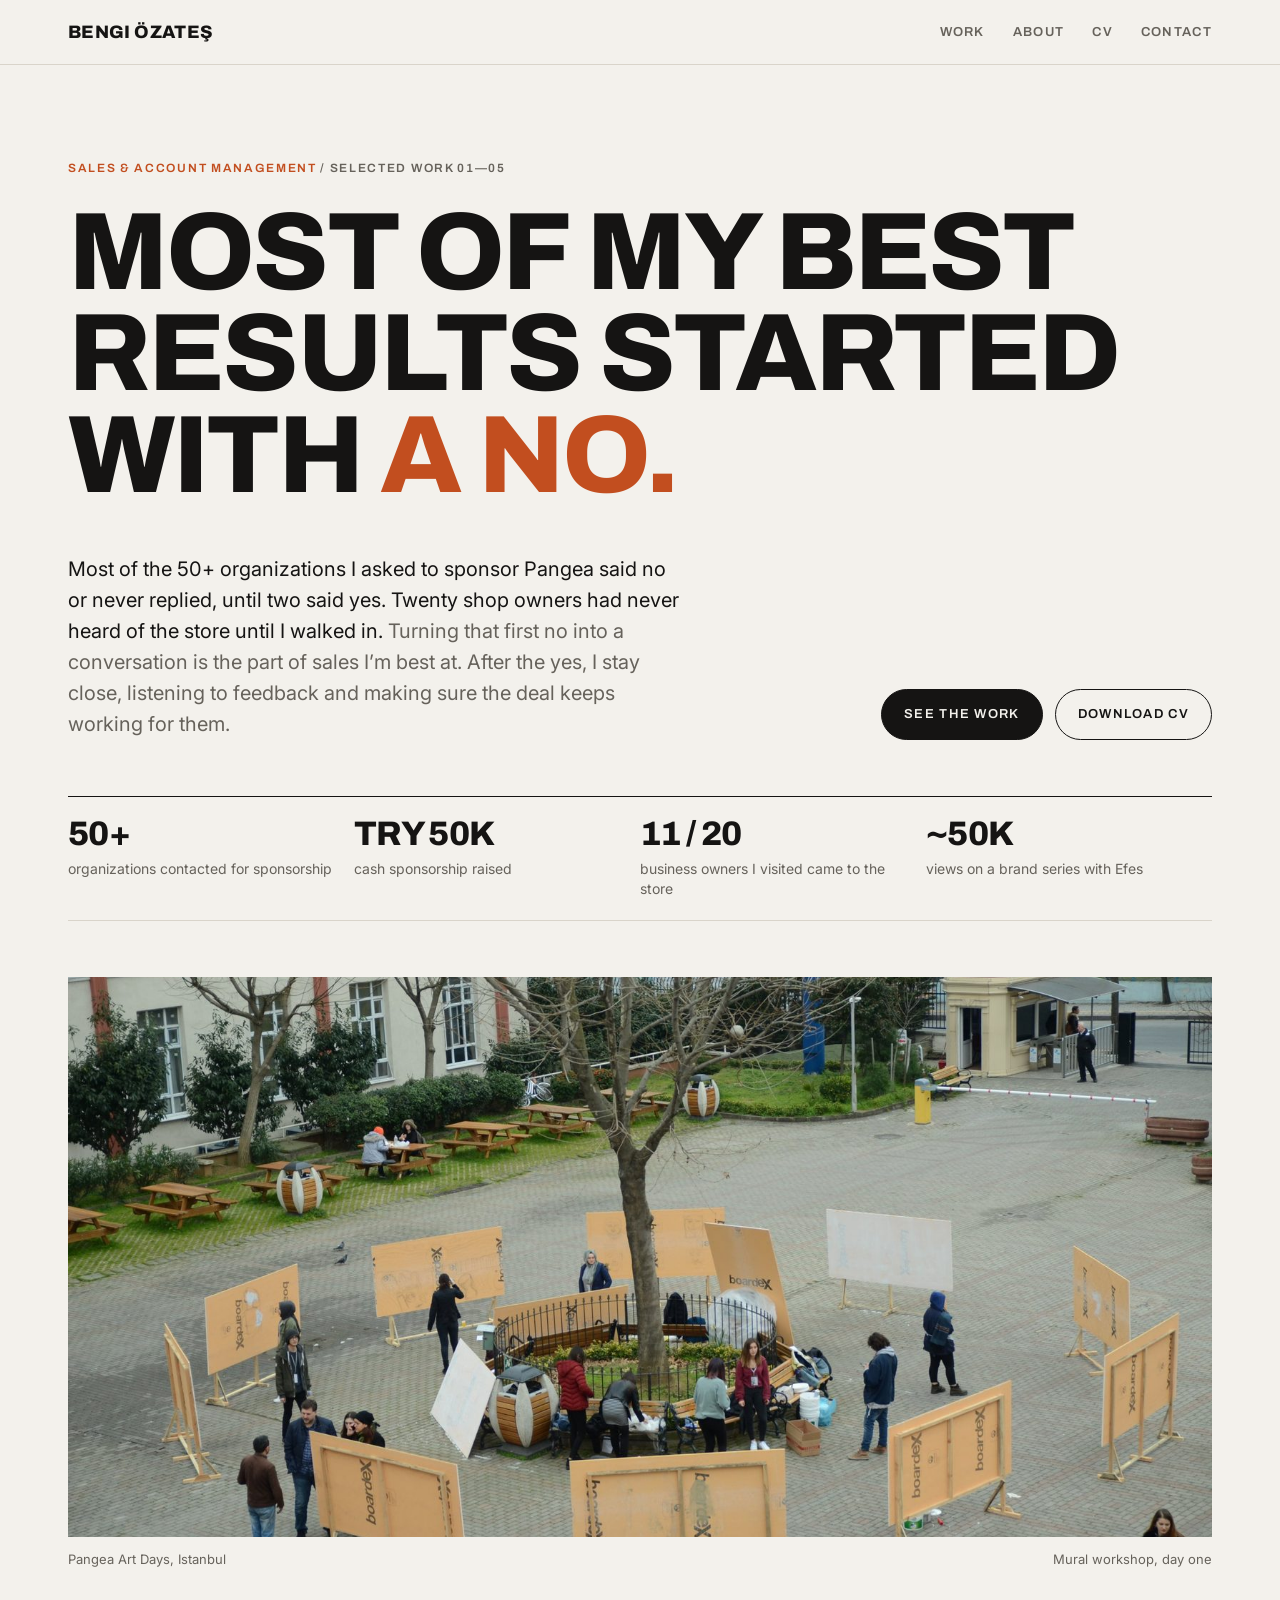
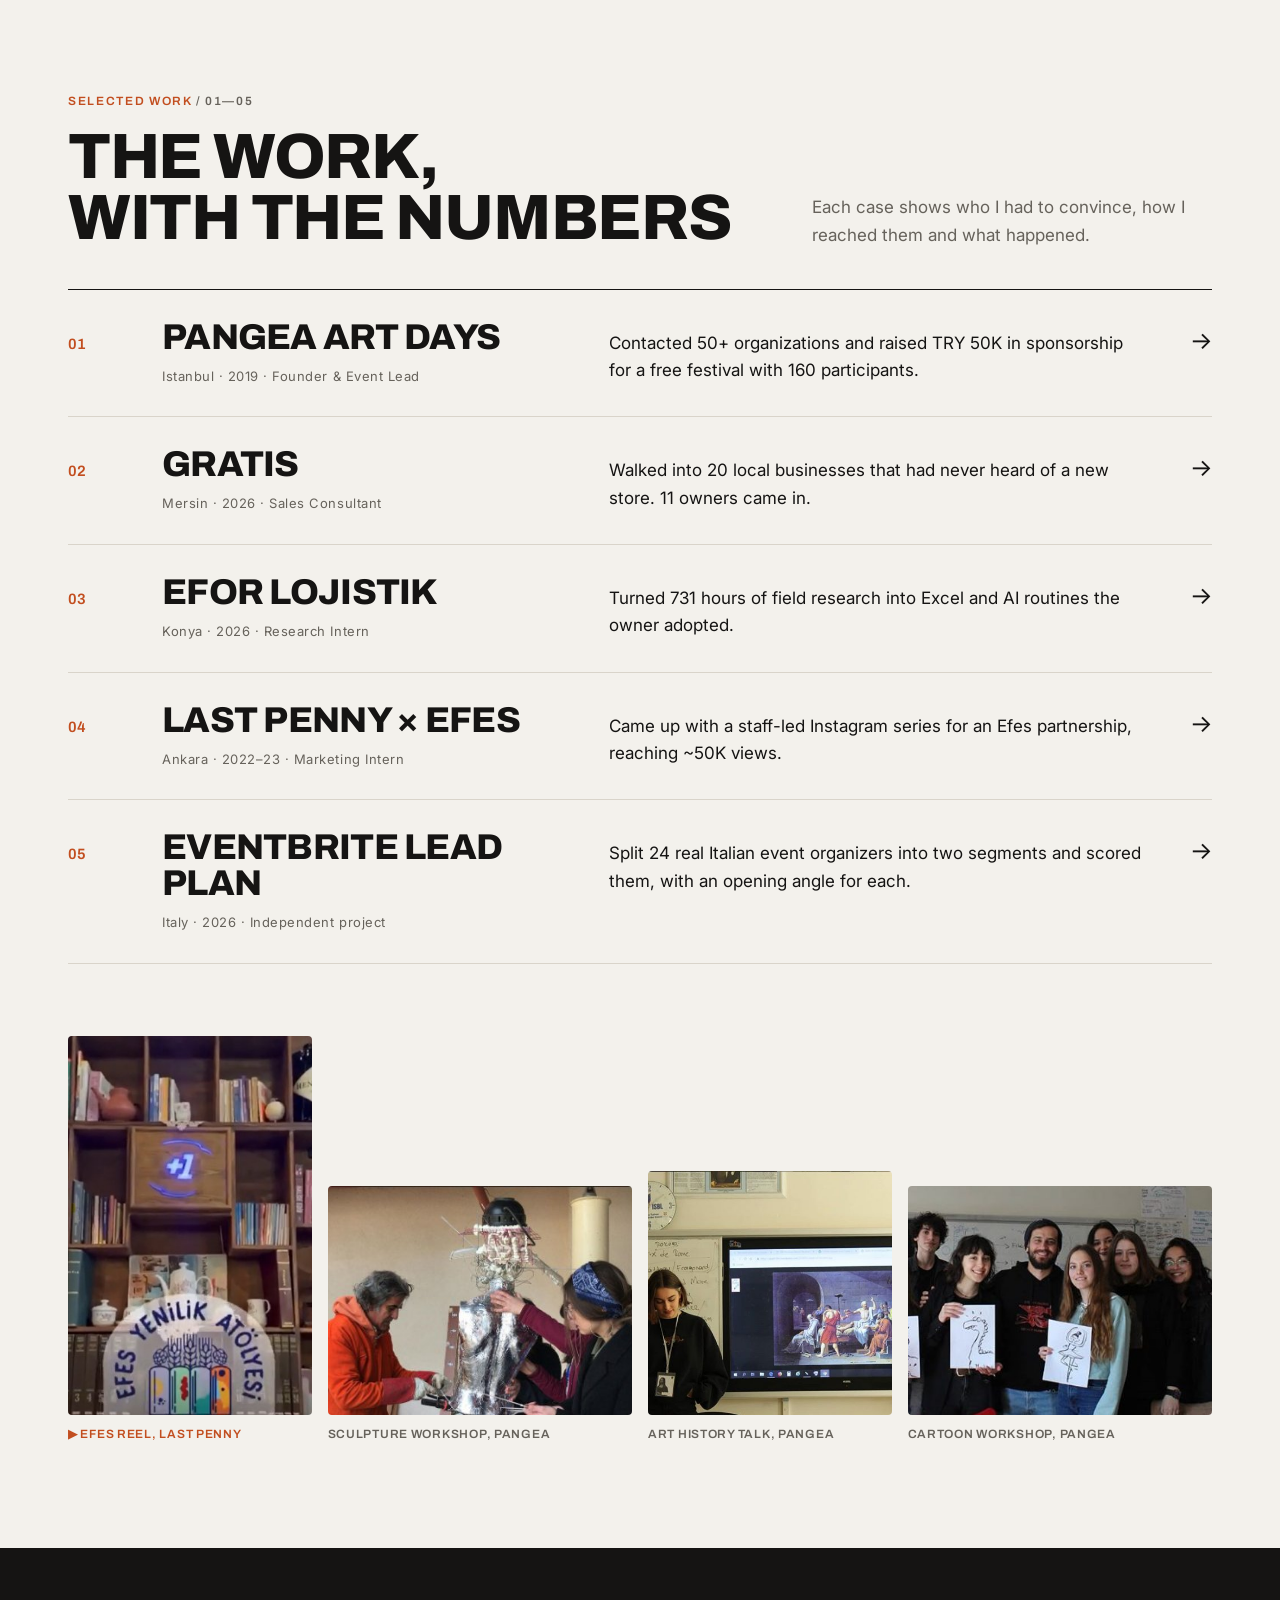
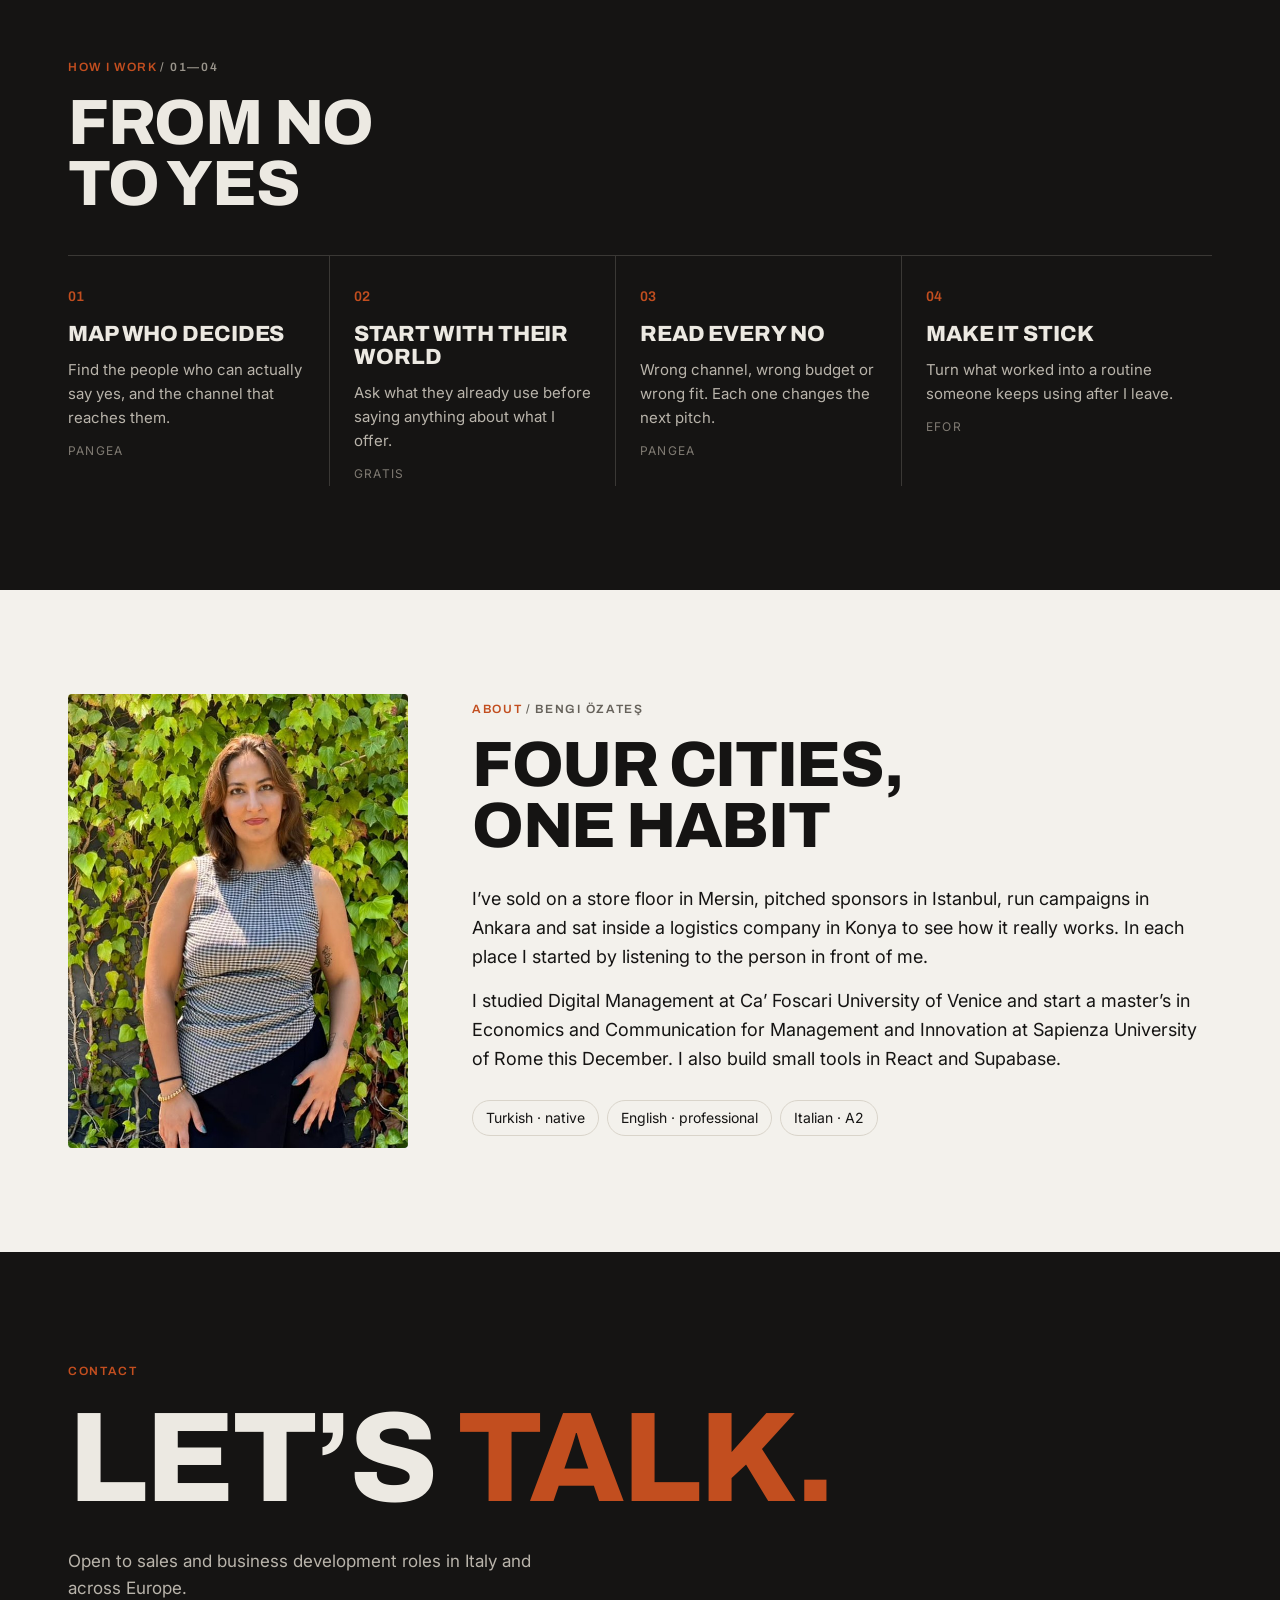
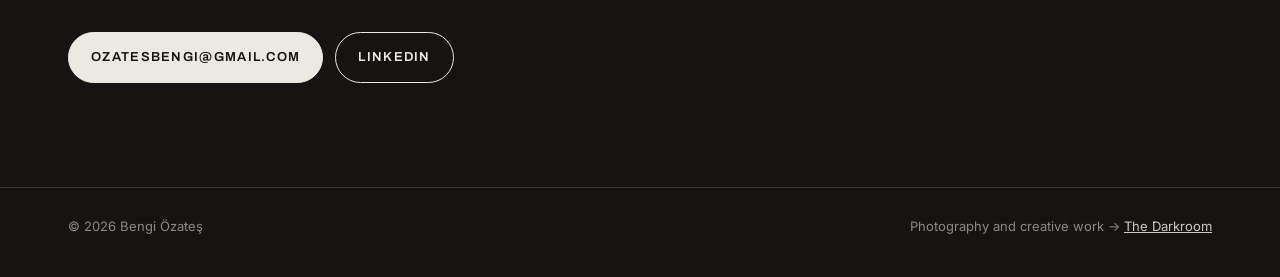
==== commit afc62669: "Add files via upload" ====
--- a/index.html
+++ b/index.html
@@ -3,6 +3,7 @@
 <head>
 <meta charset="utf-8">
 <meta name="viewport" content="width=device-width, initial-scale=1">
+<meta name="referrer" content="strict-origin-when-cross-origin">
 <title>Bengi Özateş | Sales &amp; Account Management</title>
 <meta name="description" content="Selected work by Bengi Özateş: sponsorship, outreach, retail sales and field research.">
 <link rel="preconnect" href="https://fonts.googleapis.com">
@@ -56,7 +57,7 @@
     <a class="item" href="eventbrite.html"><span class="n">05</span><div><h3>Eventbrite lead plan</h3><span class="meta">Italy · 2026 · Independent project</span></div><p>Split 24 real Italian event organizers into two segments and scored them, with an opening angle for each.</p><span class="arrow">→</span></a>
   </div>
   <div class="gallery">
-    <a class="tall" href="https://www.instagram.com/reel/CtelWKPIkeo/" target="_blank" rel="noopener"><figure><img src="img/efes-cover.jpg" alt="Efes Yenilik Atölyesi reel cover"><figcaption>▶ Efes reel, Last Penny</figcaption></figure></a>
+    <a class="tall" href="https://www.instagram.com/reel/CtelWKPIkeo/" target="_blank" rel="noopener noreferrer"><figure><img src="img/efes-cover.jpg" alt="Efes Yenilik Atölyesi reel cover"><figcaption>▶ Efes reel, Last Penny</figcaption></figure></a>
     <figure class="wide"><img src="img/pangea-sculpture.jpg" alt="A sculptor working with participants"><figcaption>Sculpture workshop, Pangea</figcaption></figure>
     <figure class="sq"><img src="img/pangea-arthistory.jpg" alt="An art history session"><figcaption>Art history talk, Pangea</figcaption></figure>
     <figure class="wide"><img src="img/pangea-cartoon.jpg" alt="Participants with drawings from the cartoon workshop"><figcaption>Cartoon workshop, Pangea</figcaption></figure>
@@ -74,7 +75,7 @@
 </div></section>
 
 <section class="block about" id="about"><div class="wrap grid">
-  <img src="img/efes-cover.jpg" alt="Efes Yenilik Atölyesi reel cover from Last Penny">
+  <img src="img/bengi.jpg" alt="Portrait of Bengi Özateş">
   <div>
     <span class="label"><b>About</b> / Bengi Özateş</span>
     <h2>Four cities,<br>one habit</h2>
@@ -90,7 +91,7 @@
   <p>Open to sales and business development roles in Italy and across Europe.</p>
   <div class="cta" style="justify-content:flex-start">
     <a class="btn solid" href="mailto:ozatesbengi@gmail.com">ozatesbengi@gmail.com</a>
-    <a class="btn" href="https://www.linkedin.com/in/bengi-ozates/" target="_blank" rel="noopener">LinkedIn</a>
+    <a class="btn" href="https://www.linkedin.com/in/bengi-ozates/" target="_blank" rel="noopener noreferrer">LinkedIn</a>
   </div>
 </div></section>
 <footer>
--- a/style.css
+++ b/style.css
@@ -76,7 +76,7 @@
 
 /* about */
 .about .grid{display:grid;grid-template-columns:340px 1fr;gap:64px;align-items:start}
-.about img{width:100%;aspect-ratio:3/4;object-fit:cover;object-position:center bottom;border-radius:4px}
+.about img{width:100%;aspect-ratio:3/4;object-fit:cover;object-position:center top;border-radius:4px}
 .about h2{margin-bottom:28px}
 .about p{font-size:18px}
 .chips{display:flex;flex-wrap:wrap;gap:8px;list-style:none;padding:0;margin:26px 0 0}
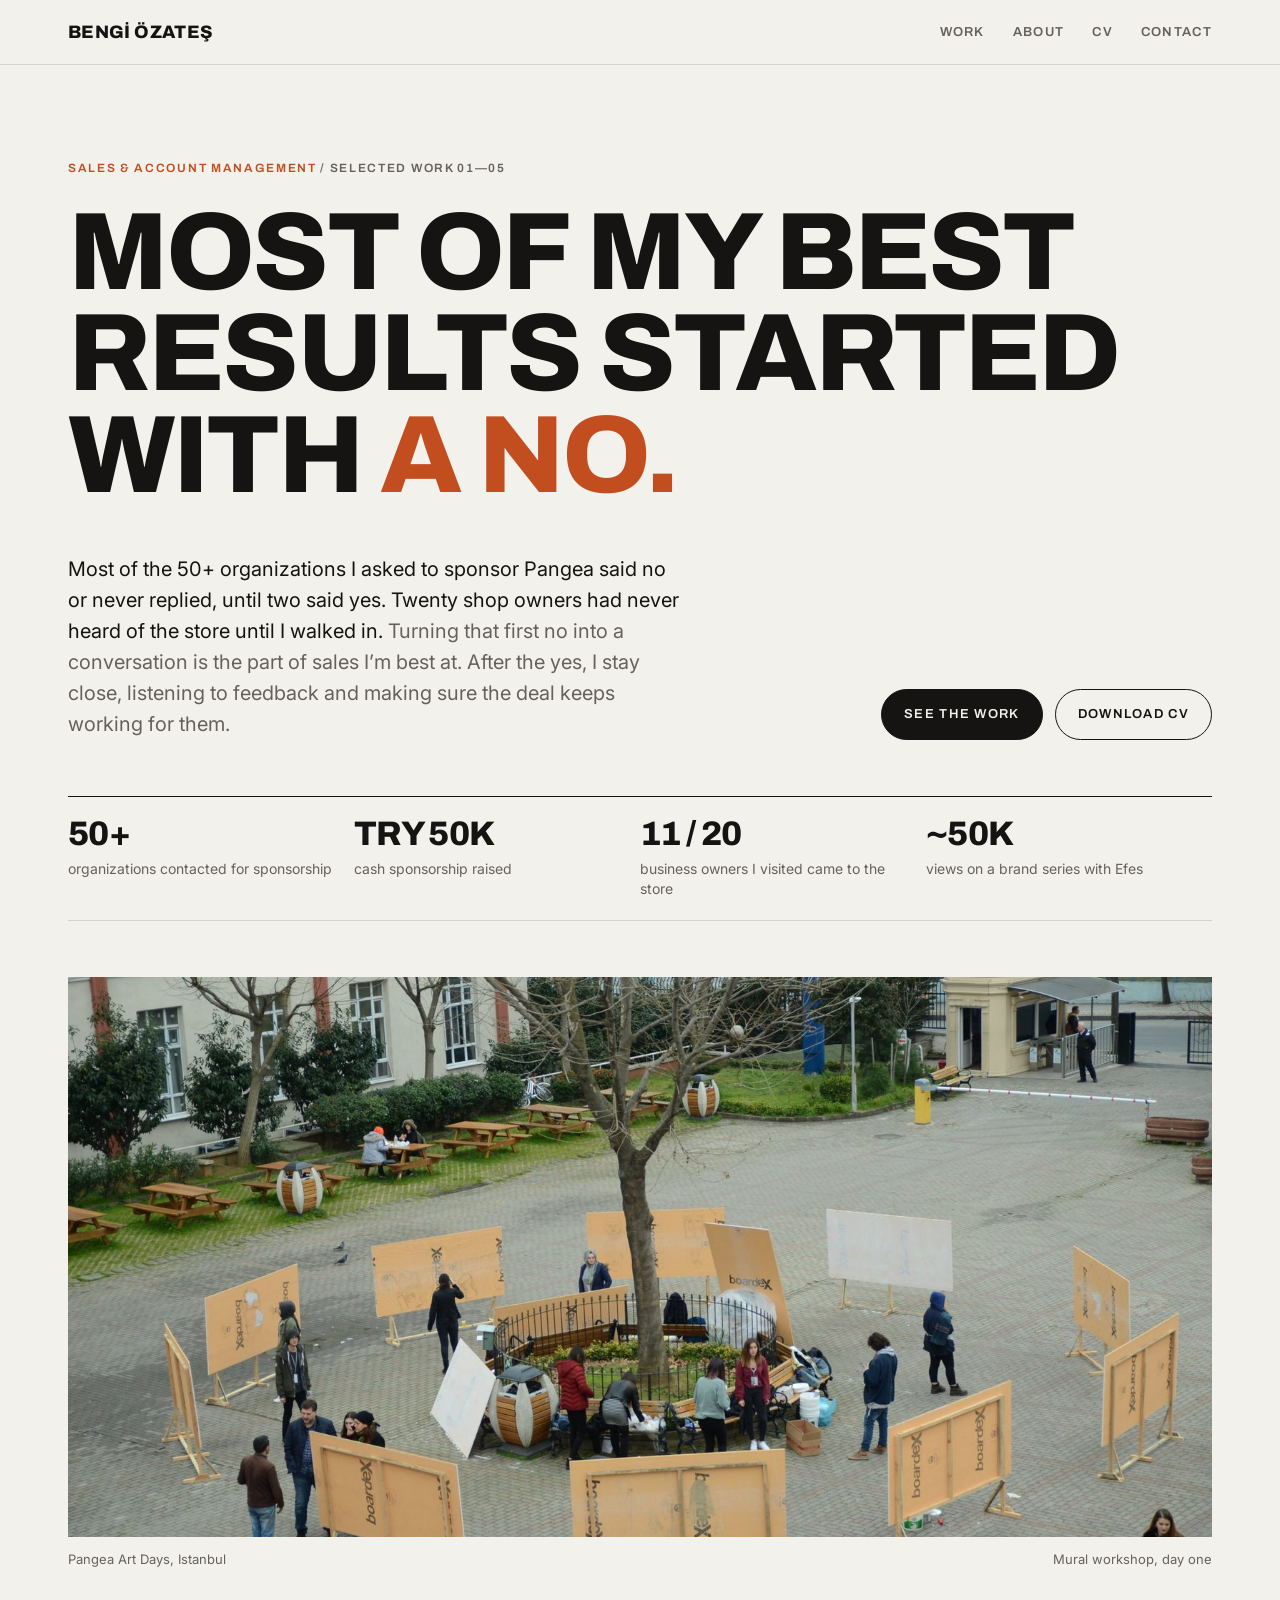
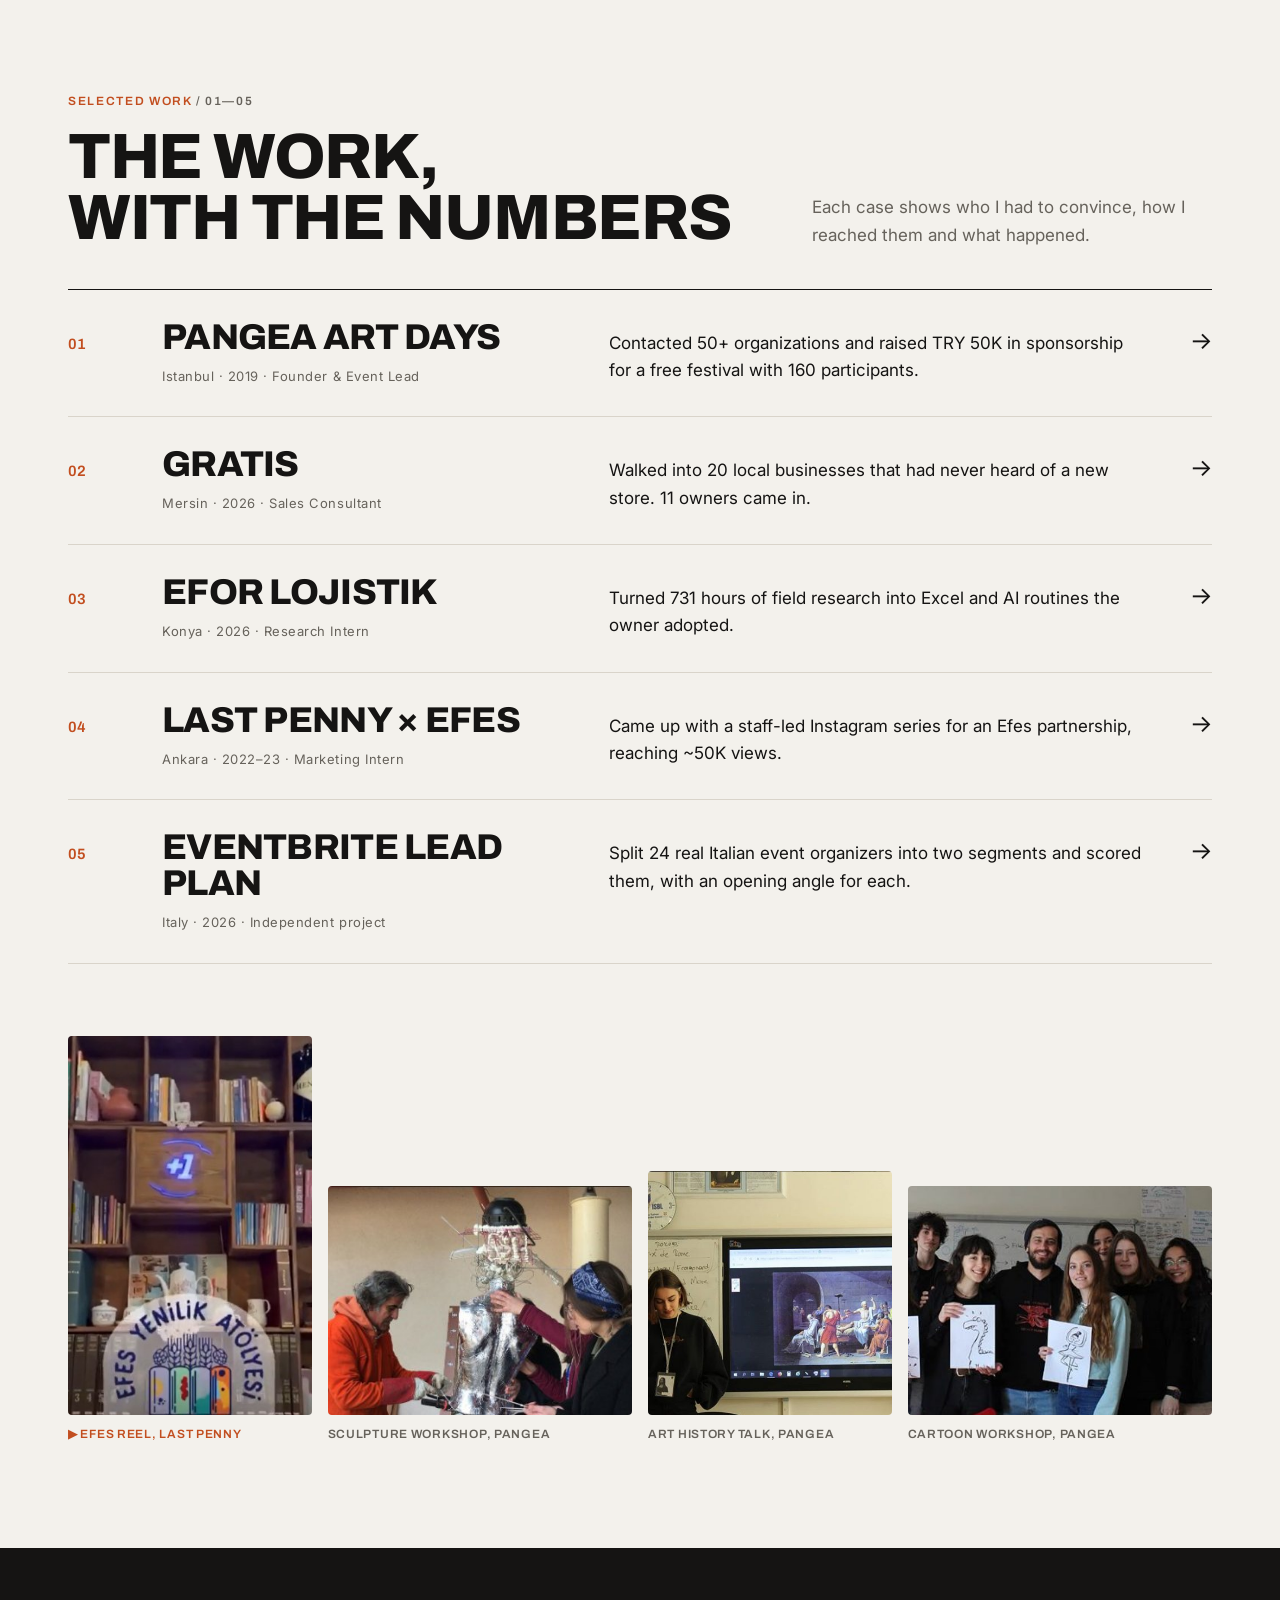
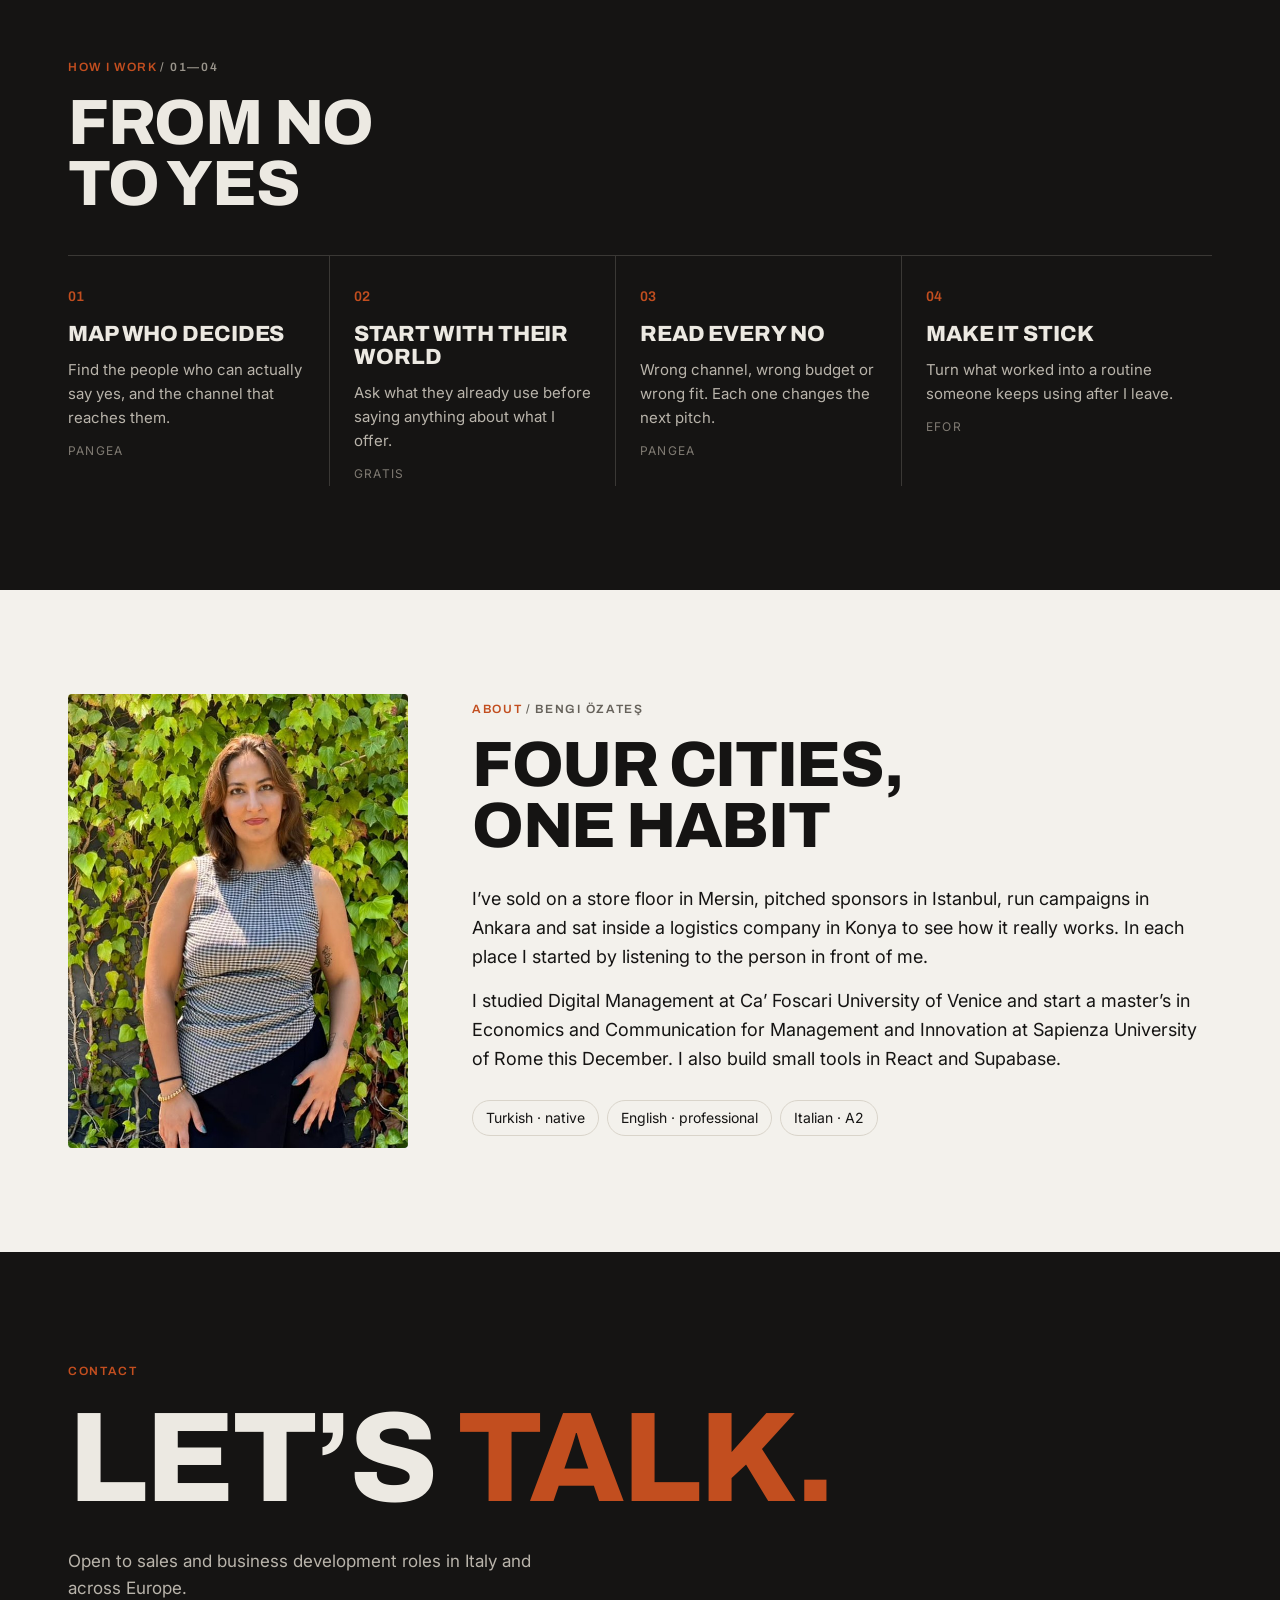
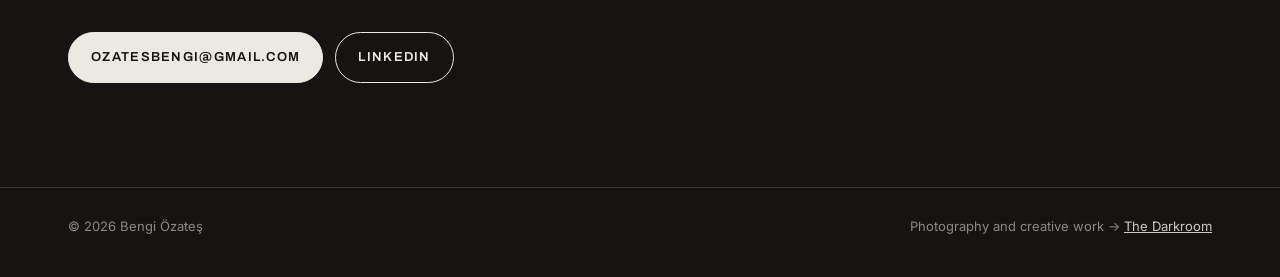
==== commit fbe34184: "Update index.html" ====
--- a/index.html
+++ b/index.html
@@ -14,7 +14,7 @@
 <body>
 <nav>
   <div class="wrap">
-    <a class="logo" href="index.html">Bengi Özateş</a>
+    <a class="logo" href="index.html">Bengİ Özateş</a>
     <ul>
       <li><a href="index.html#work">Work</a></li>
       <li class="hide"><a href="index.html#about">About</a></li>
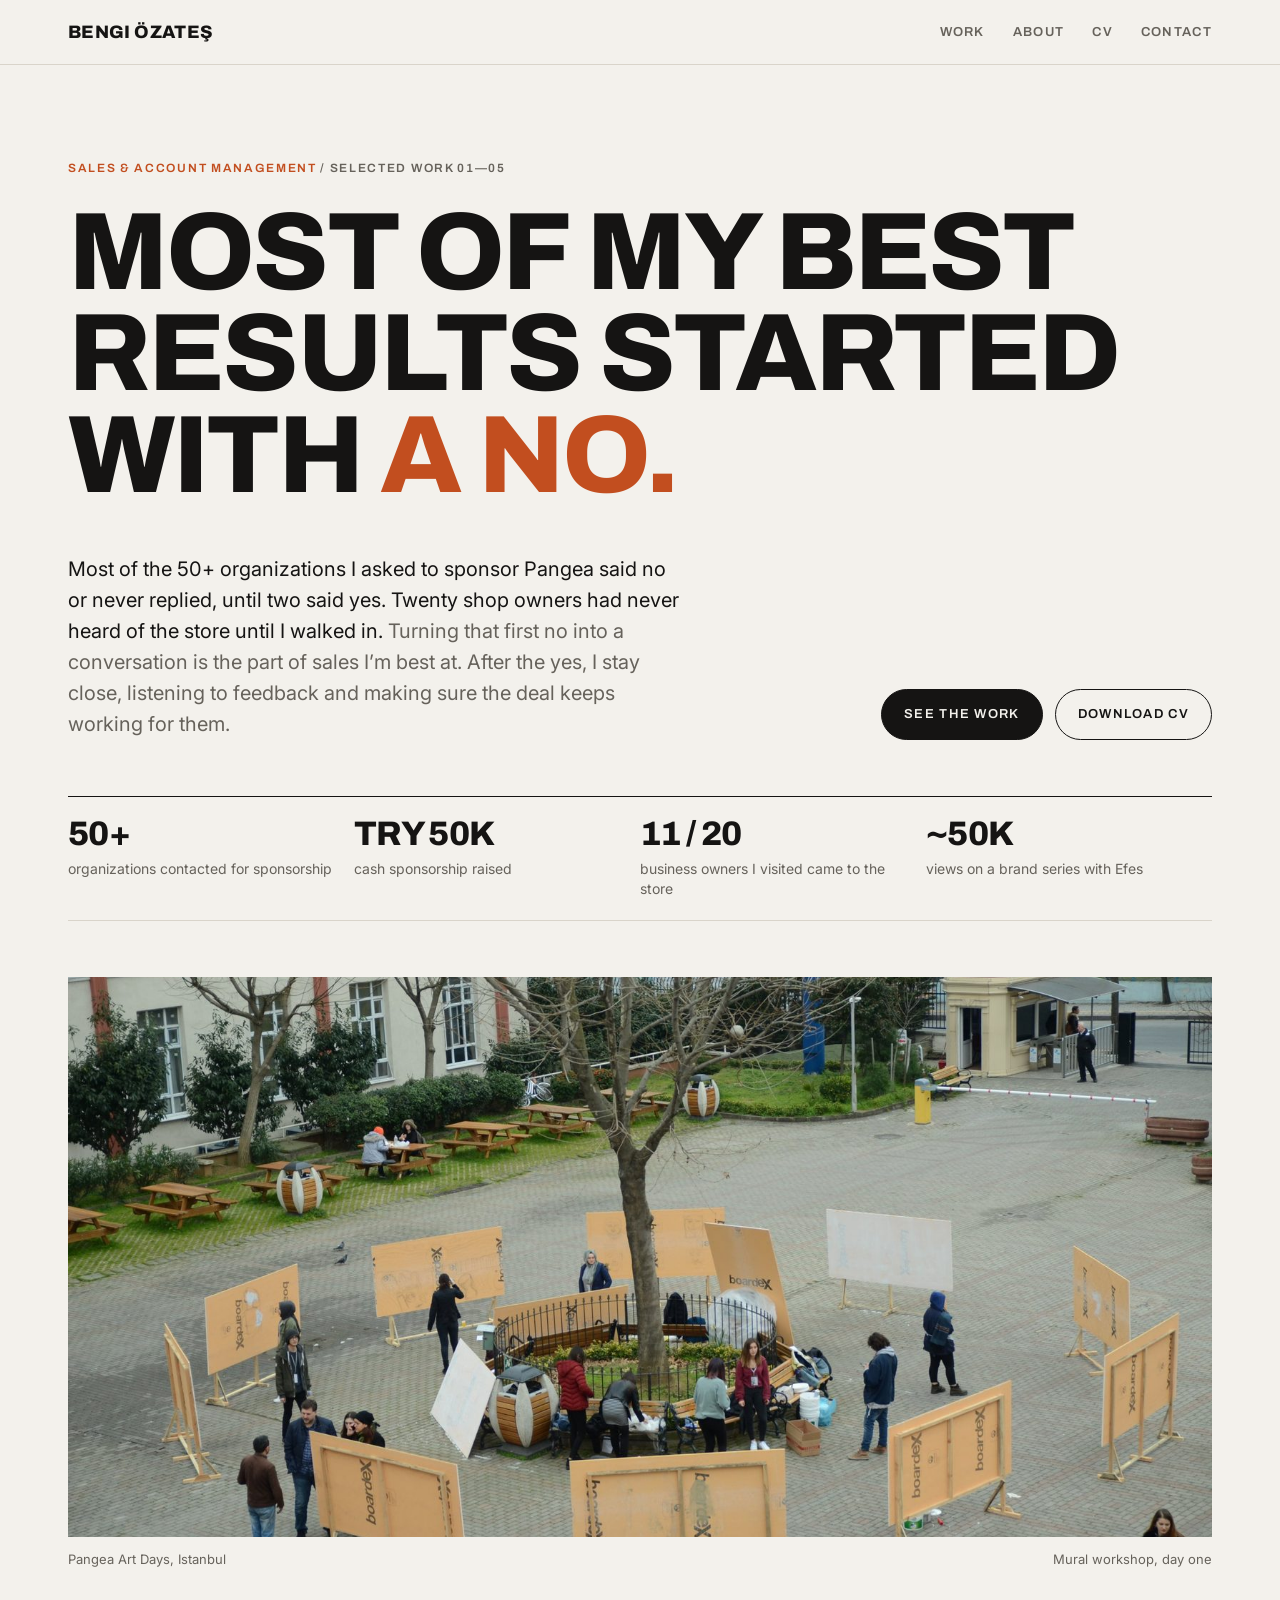
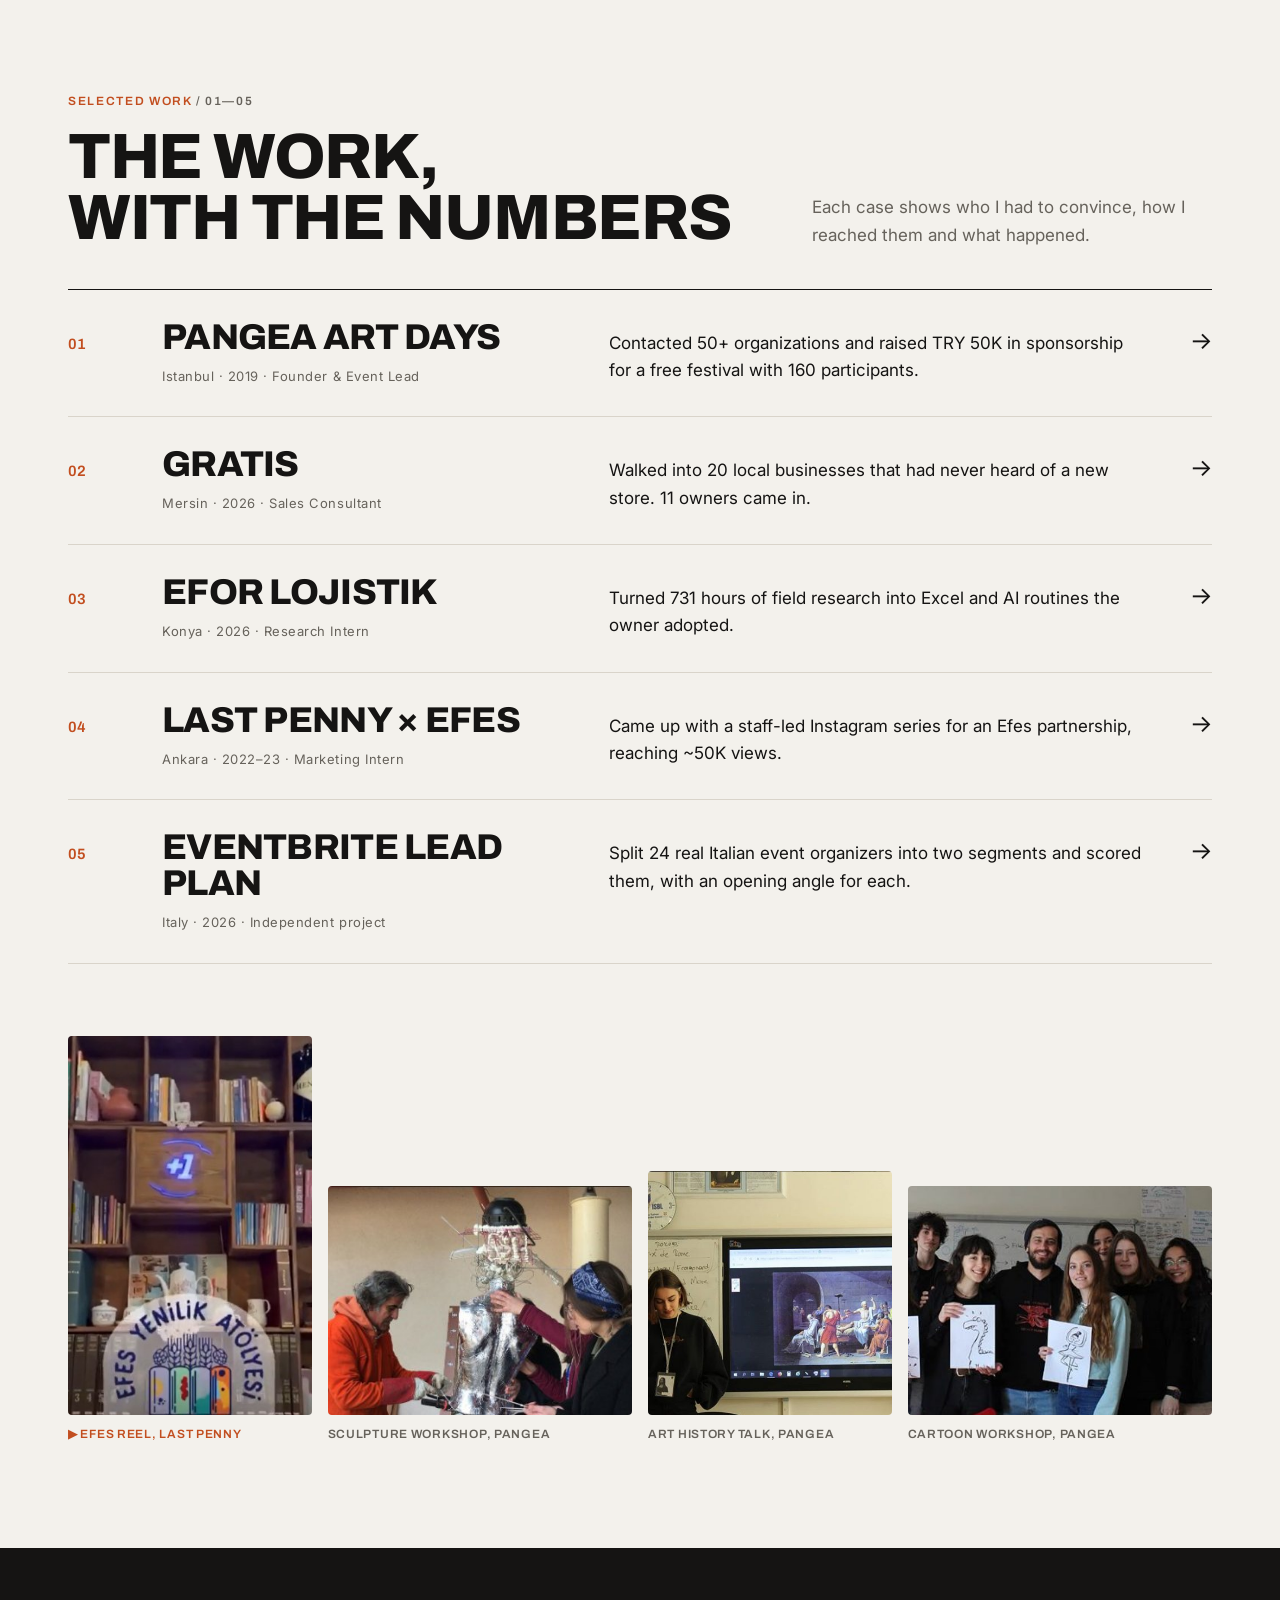
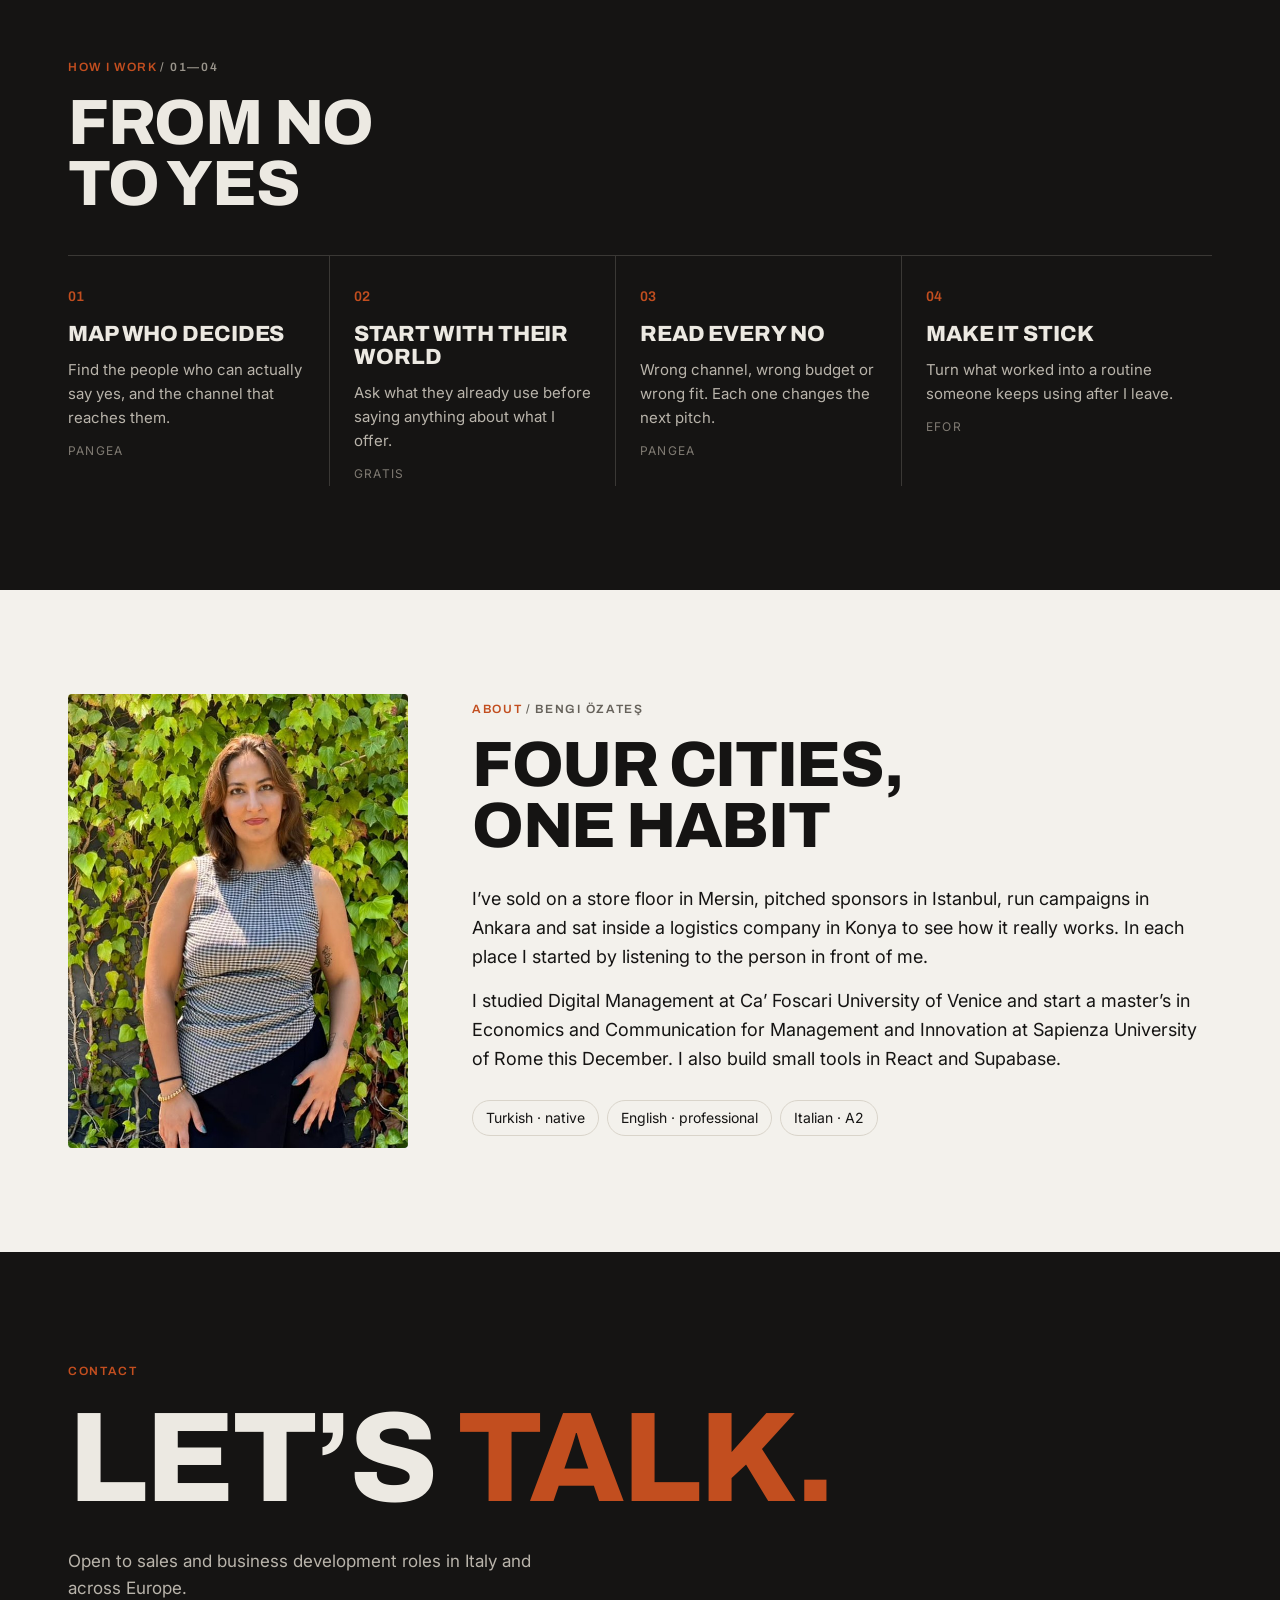
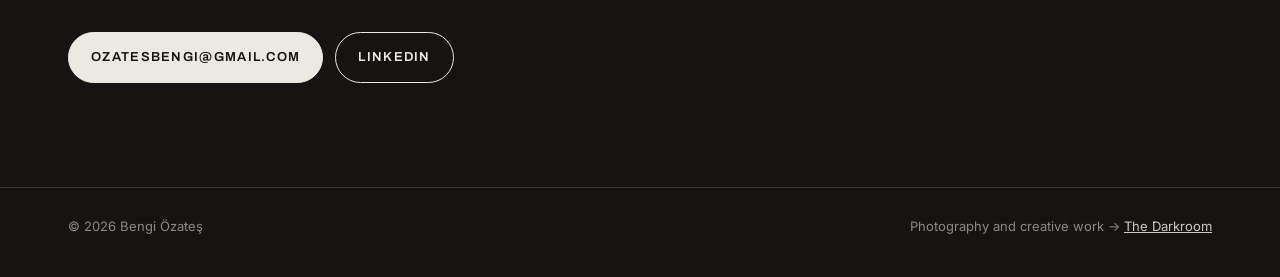
==== commit 76845d22: "Add files via upload" ====
--- a/index.html
+++ b/index.html
@@ -14,7 +14,7 @@
 <body>
 <nav>
   <div class="wrap">
-    <a class="logo" href="index.html">Bengİ Özateş</a>
+    <a class="logo" href="index.html">Bengi Özateş</a>
     <ul>
       <li><a href="index.html#work">Work</a></li>
       <li class="hide"><a href="index.html#about">About</a></li>
@@ -77,7 +77,7 @@
 <section class="block about" id="about"><div class="wrap grid">
   <img src="img/bengi.jpg" alt="Portrait of Bengi Özateş">
   <div>
-    <span class="label"><b>About</b> / Bengi Özateş</span>
+    <span class="label"><b>About</b> / <span class="name">Bengi Özateş</span></span>
     <h2>Four cities,<br>one habit</h2>
     <p>I’ve sold on a store floor in Mersin, pitched sponsors in Istanbul, run campaigns in Ankara and sat inside a logistics company in Konya to see how it really works. In each place I started by listening to the person in front of me.</p>
     <p>I studied Digital Management at Ca’ Foscari University of Venice and start a master’s in Economics and Communication for Management and Innovation at Sapienza University of Rome this December. I also build small tools in React and Supabase.</p>
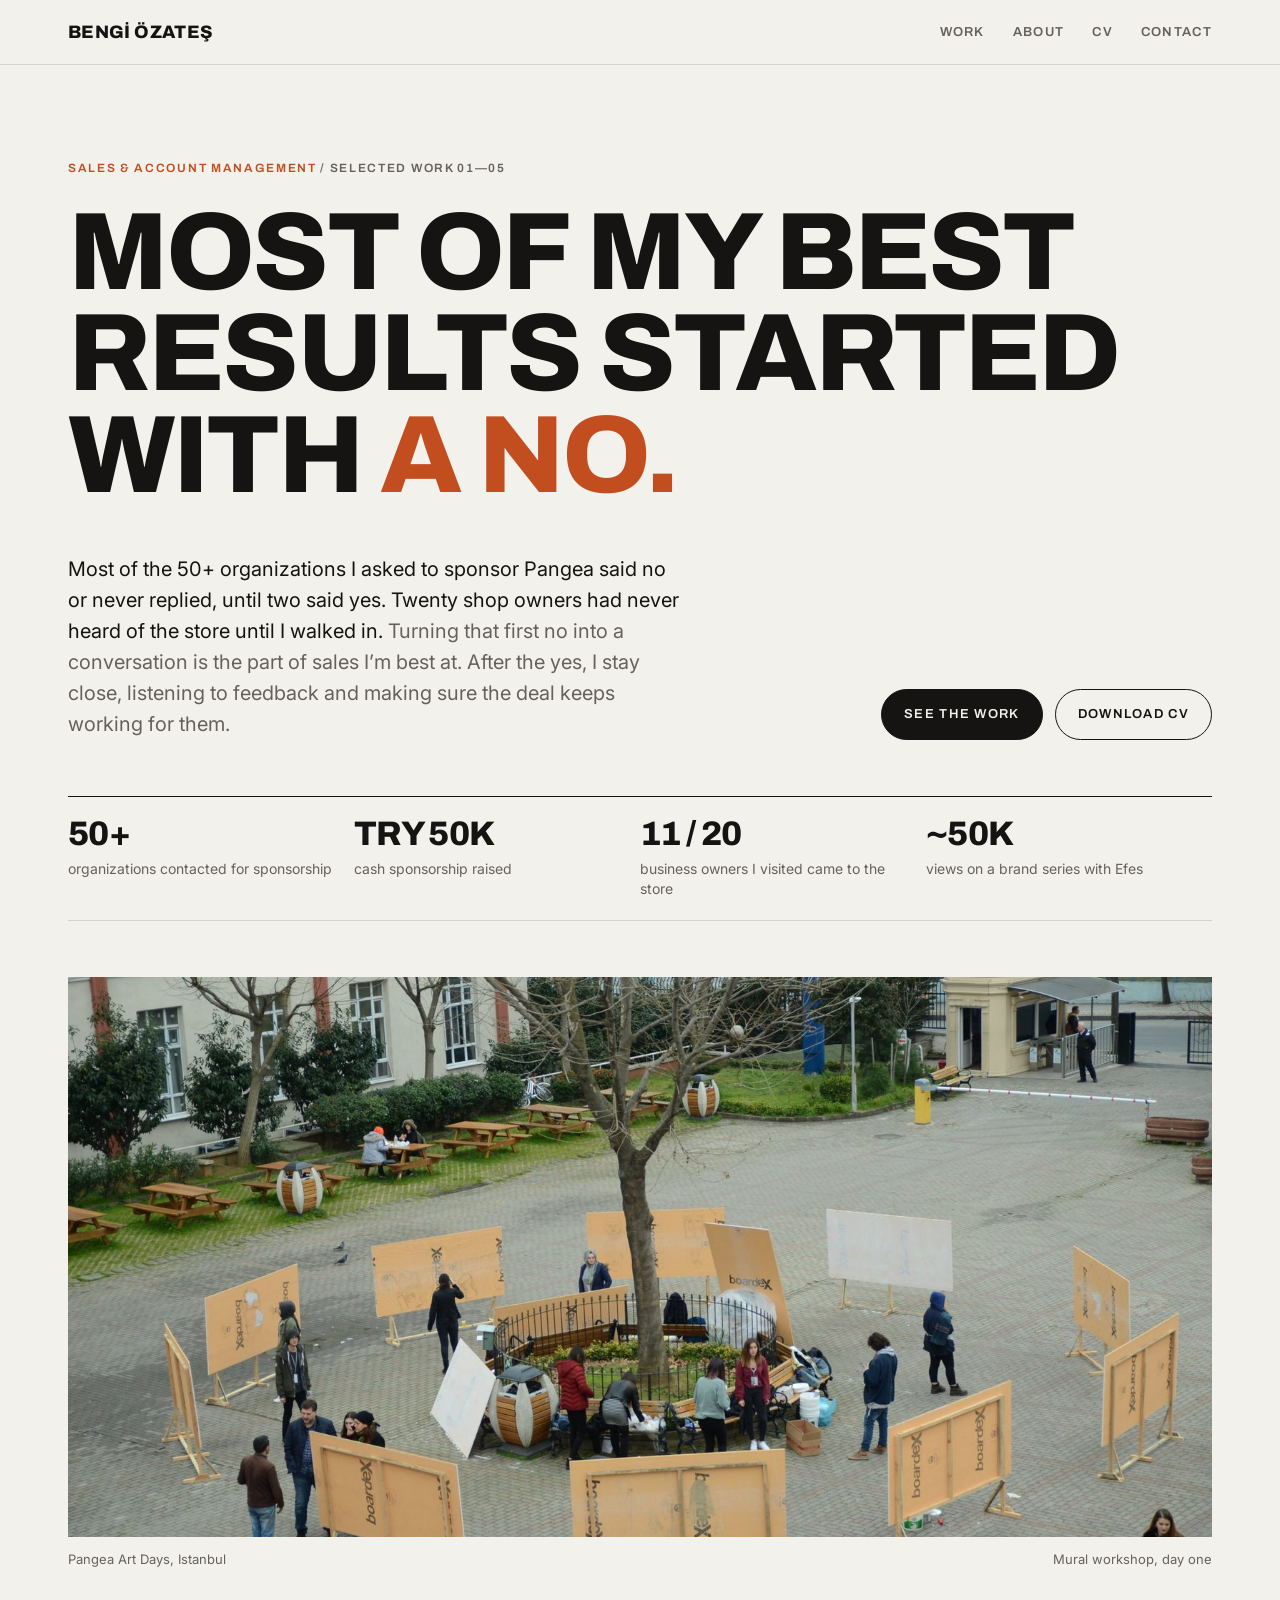
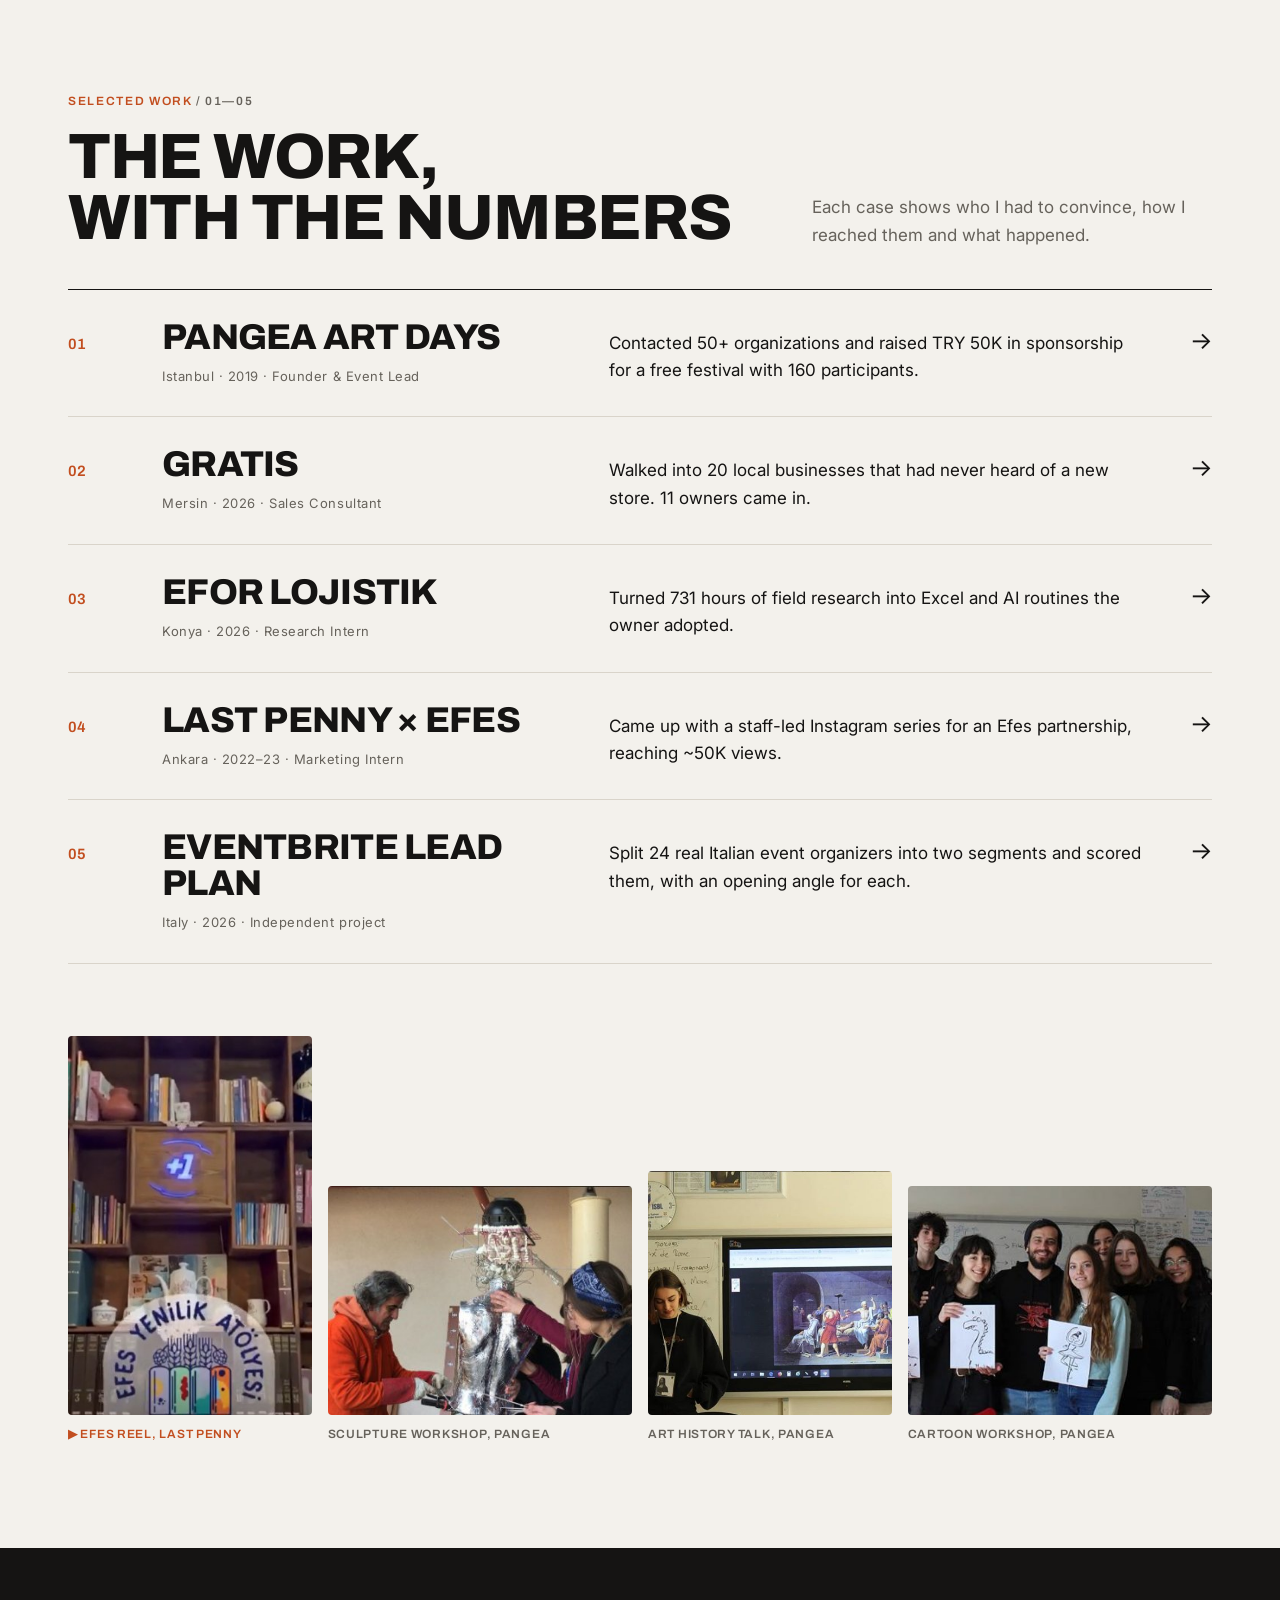
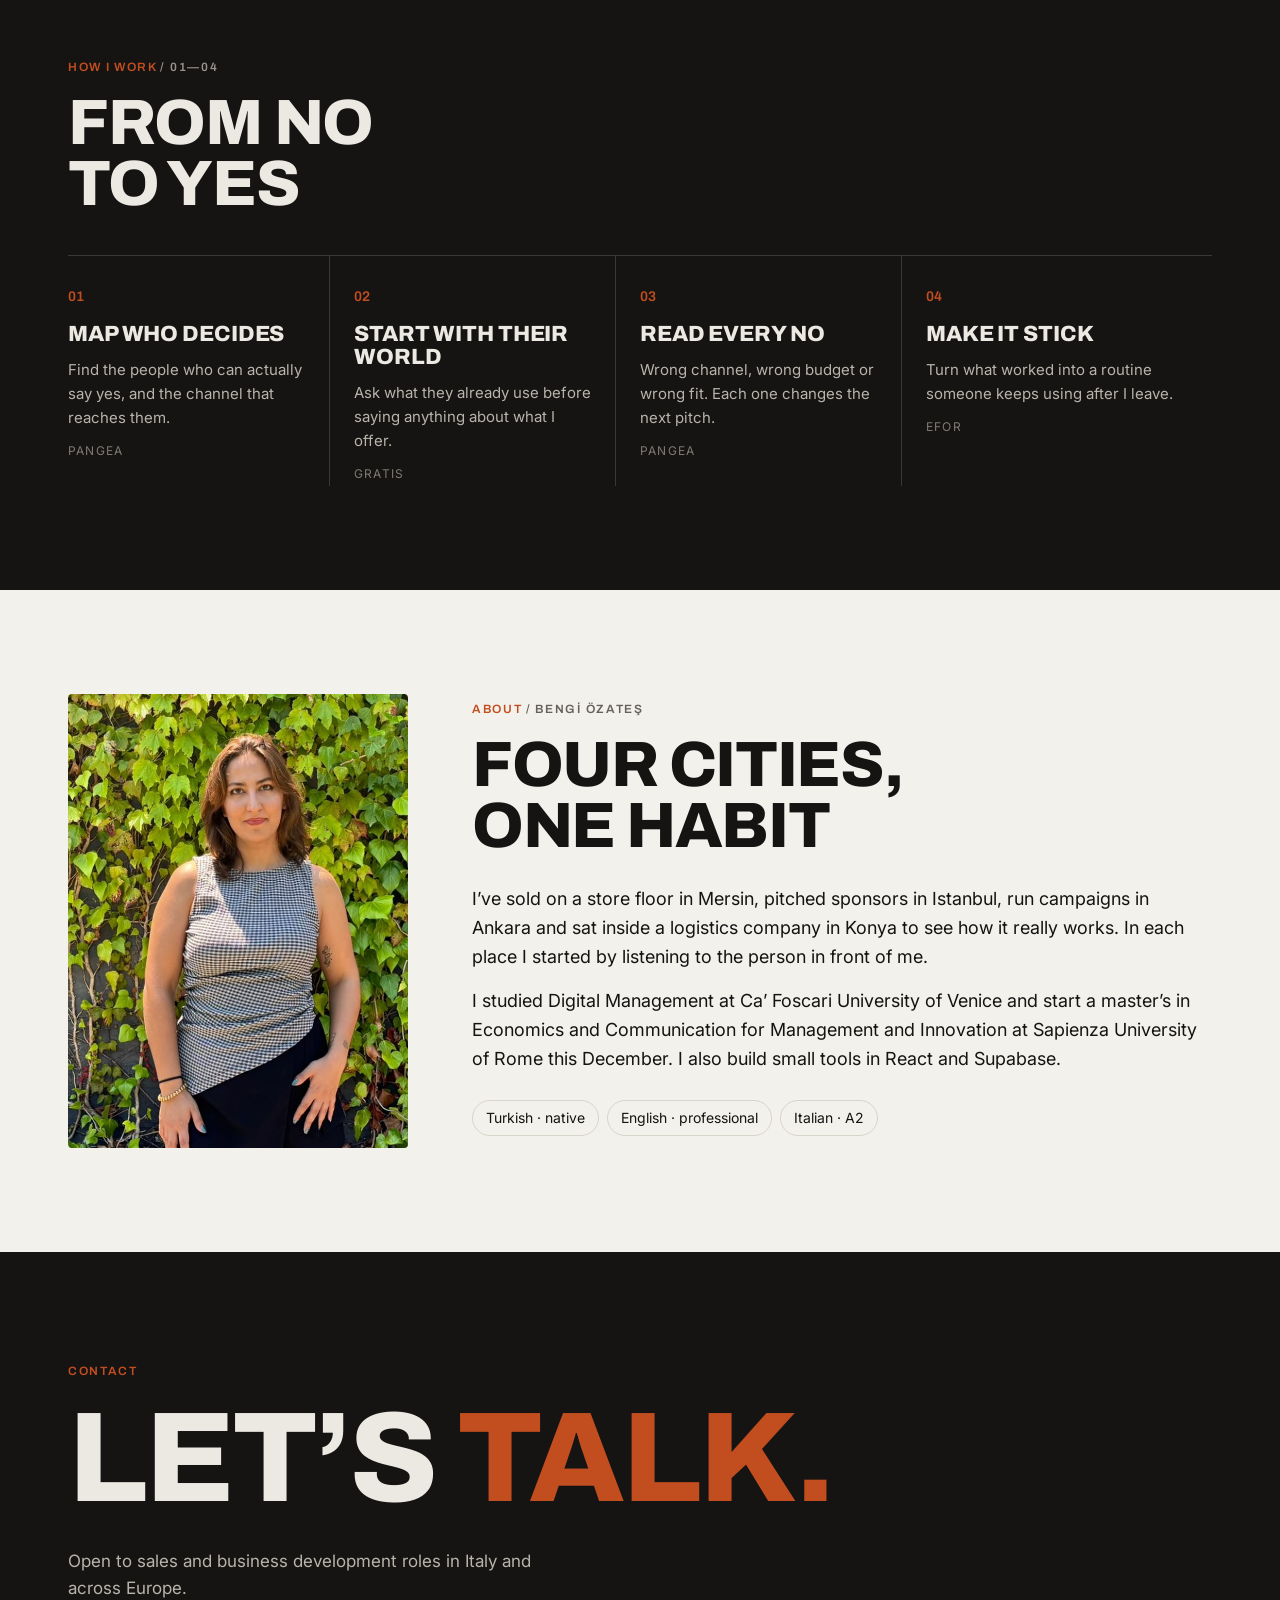
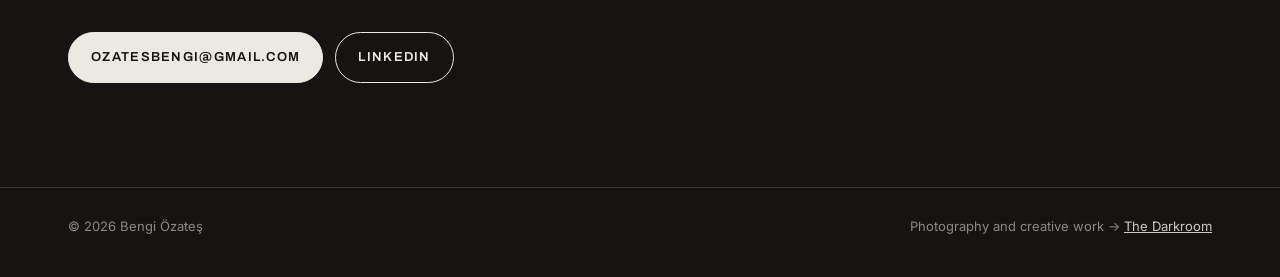
==== commit 2491d71d: "Add files via upload" ====
--- a/index.html
+++ b/index.html
@@ -14,7 +14,7 @@
 <body>
 <nav>
   <div class="wrap">
-    <a class="logo" href="index.html">Bengi Özateş</a>
+    <a class="logo" href="index.html" lang="tr">Bengi Özateş</a>
     <ul>
       <li><a href="index.html#work">Work</a></li>
       <li class="hide"><a href="index.html#about">About</a></li>
@@ -77,7 +77,7 @@
 <section class="block about" id="about"><div class="wrap grid">
   <img src="img/bengi.jpg" alt="Portrait of Bengi Özateş">
   <div>
-    <span class="label"><b>About</b> / <span class="name">Bengi Özateş</span></span>
+    <span class="label"><b>About</b> / <span class="name" lang="tr">Bengi Özateş</span></span>
     <h2>Four cities,<br>one habit</h2>
     <p>I’ve sold on a store floor in Mersin, pitched sponsors in Istanbul, run campaigns in Ankara and sat inside a logistics company in Konya to see how it really works. In each place I started by listening to the person in front of me.</p>
     <p>I studied Digital Management at Ca’ Foscari University of Venice and start a master’s in Economics and Communication for Management and Innovation at Sapienza University of Rome this December. I also build small tools in React and Supabase.</p>
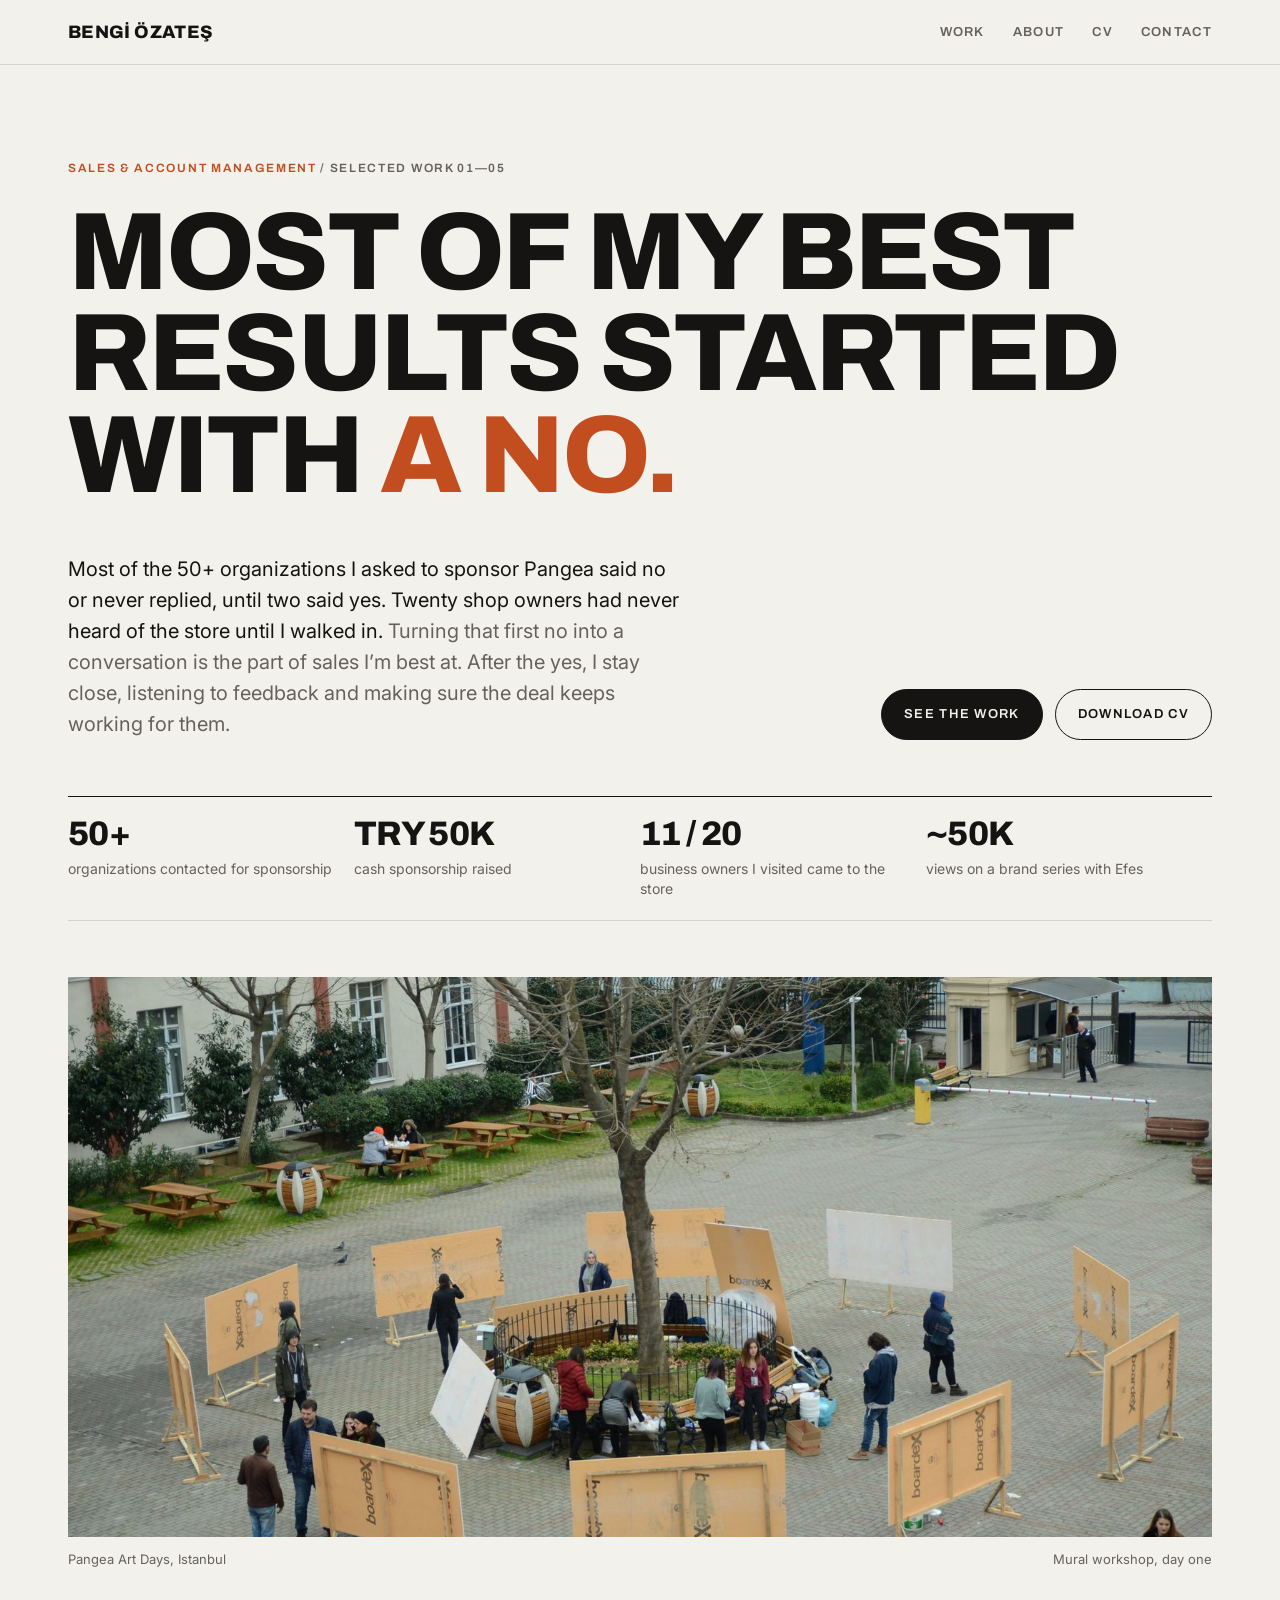
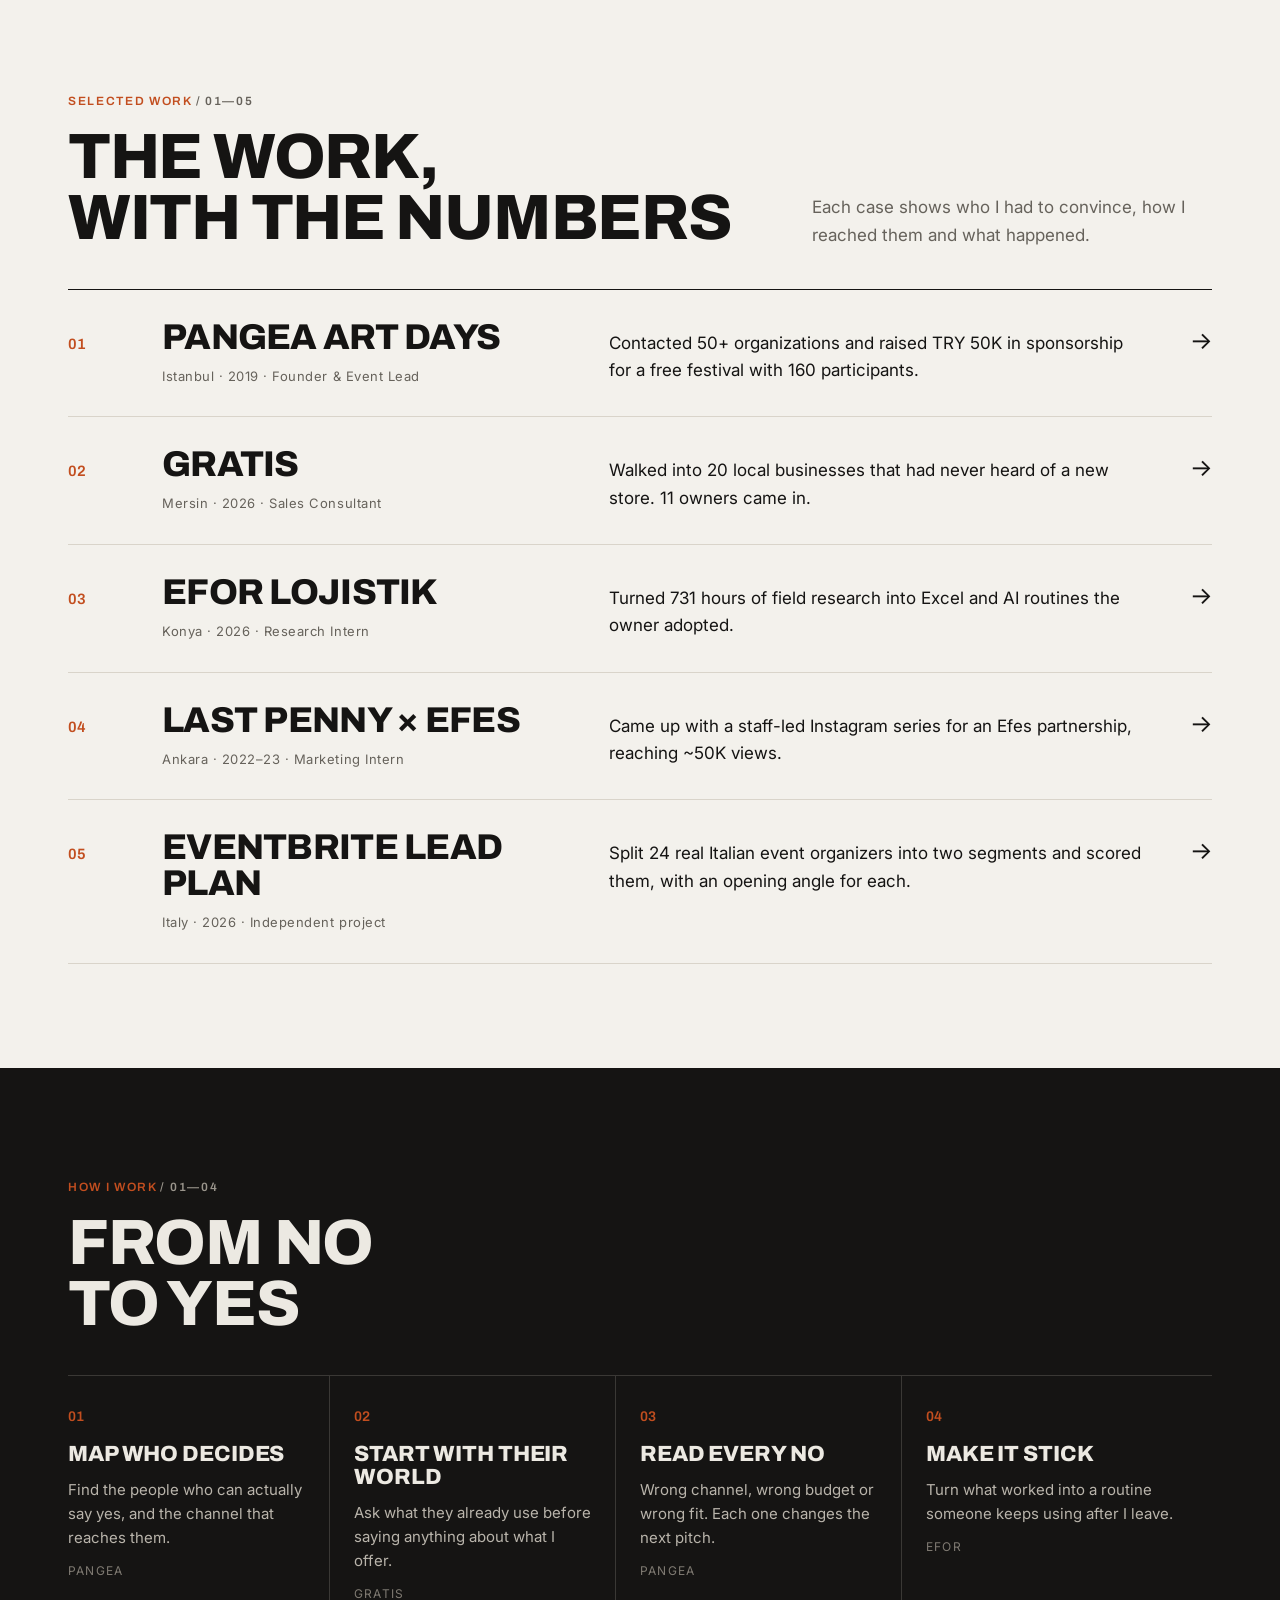
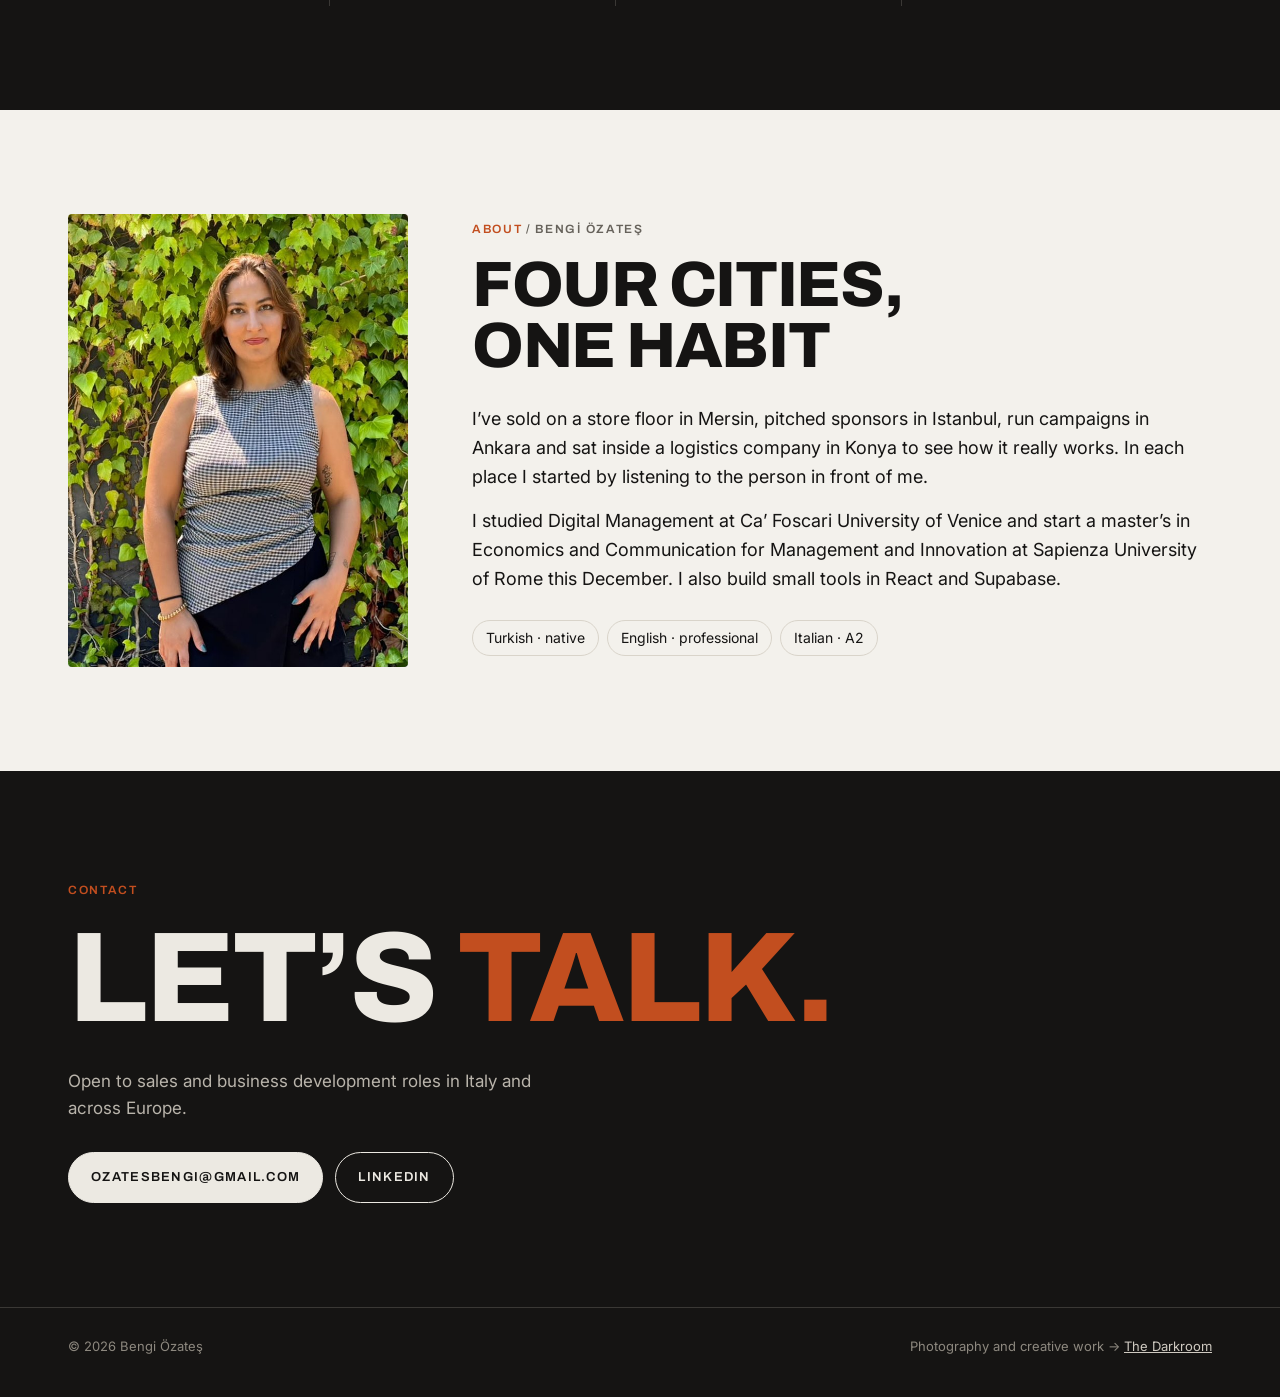
==== commit 9f58f130: "Add files via upload" ====
--- a/index.html
+++ b/index.html
@@ -56,12 +56,6 @@
     <a class="item" href="lastpenny.html"><span class="n">04</span><div><h3>Last Penny × Efes</h3><span class="meta">Ankara · 2022–23 · Marketing Intern</span></div><p>Came up with a staff-led Instagram series for an Efes partnership, reaching ~50K views.</p><span class="arrow">→</span></a>
     <a class="item" href="eventbrite.html"><span class="n">05</span><div><h3>Eventbrite lead plan</h3><span class="meta">Italy · 2026 · Independent project</span></div><p>Split 24 real Italian event organizers into two segments and scored them, with an opening angle for each.</p><span class="arrow">→</span></a>
   </div>
-  <div class="gallery">
-    <a class="tall" href="https://www.instagram.com/reel/CtelWKPIkeo/" target="_blank" rel="noopener noreferrer"><figure><img src="img/efes-cover.jpg" alt="Efes Yenilik Atölyesi reel cover"><figcaption>▶ Efes reel, Last Penny</figcaption></figure></a>
-    <figure class="wide"><img src="img/pangea-sculpture.jpg" alt="A sculptor working with participants"><figcaption>Sculpture workshop, Pangea</figcaption></figure>
-    <figure class="sq"><img src="img/pangea-arthistory.jpg" alt="An art history session"><figcaption>Art history talk, Pangea</figcaption></figure>
-    <figure class="wide"><img src="img/pangea-cartoon.jpg" alt="Participants with drawings from the cartoon workshop"><figcaption>Cartoon workshop, Pangea</figcaption></figure>
-  </div>
 </div></section>
 
 <section class="block dark" id="how"><div class="wrap">
--- a/style.css
+++ b/style.css
@@ -14,6 +14,7 @@
 nav{border-bottom:1px solid var(--line);background:var(--bg);position:sticky;top:0;z-index:10}
 nav .wrap{display:flex;justify-content:space-between;align-items:center;height:64px}
 .logo{font-family:var(--display);font-weight:800;font-size:18px;letter-spacing:.02em;text-transform:uppercase}
+.name{text-transform:uppercase}
 nav ul{display:flex;gap:28px;list-style:none;margin:0;padding:0;font-family:var(--display);font-size:13px;font-weight:600;letter-spacing:.1em;text-transform:uppercase}
 nav ul a{color:var(--muted)} nav ul a:hover{color:var(--ink)}
 
